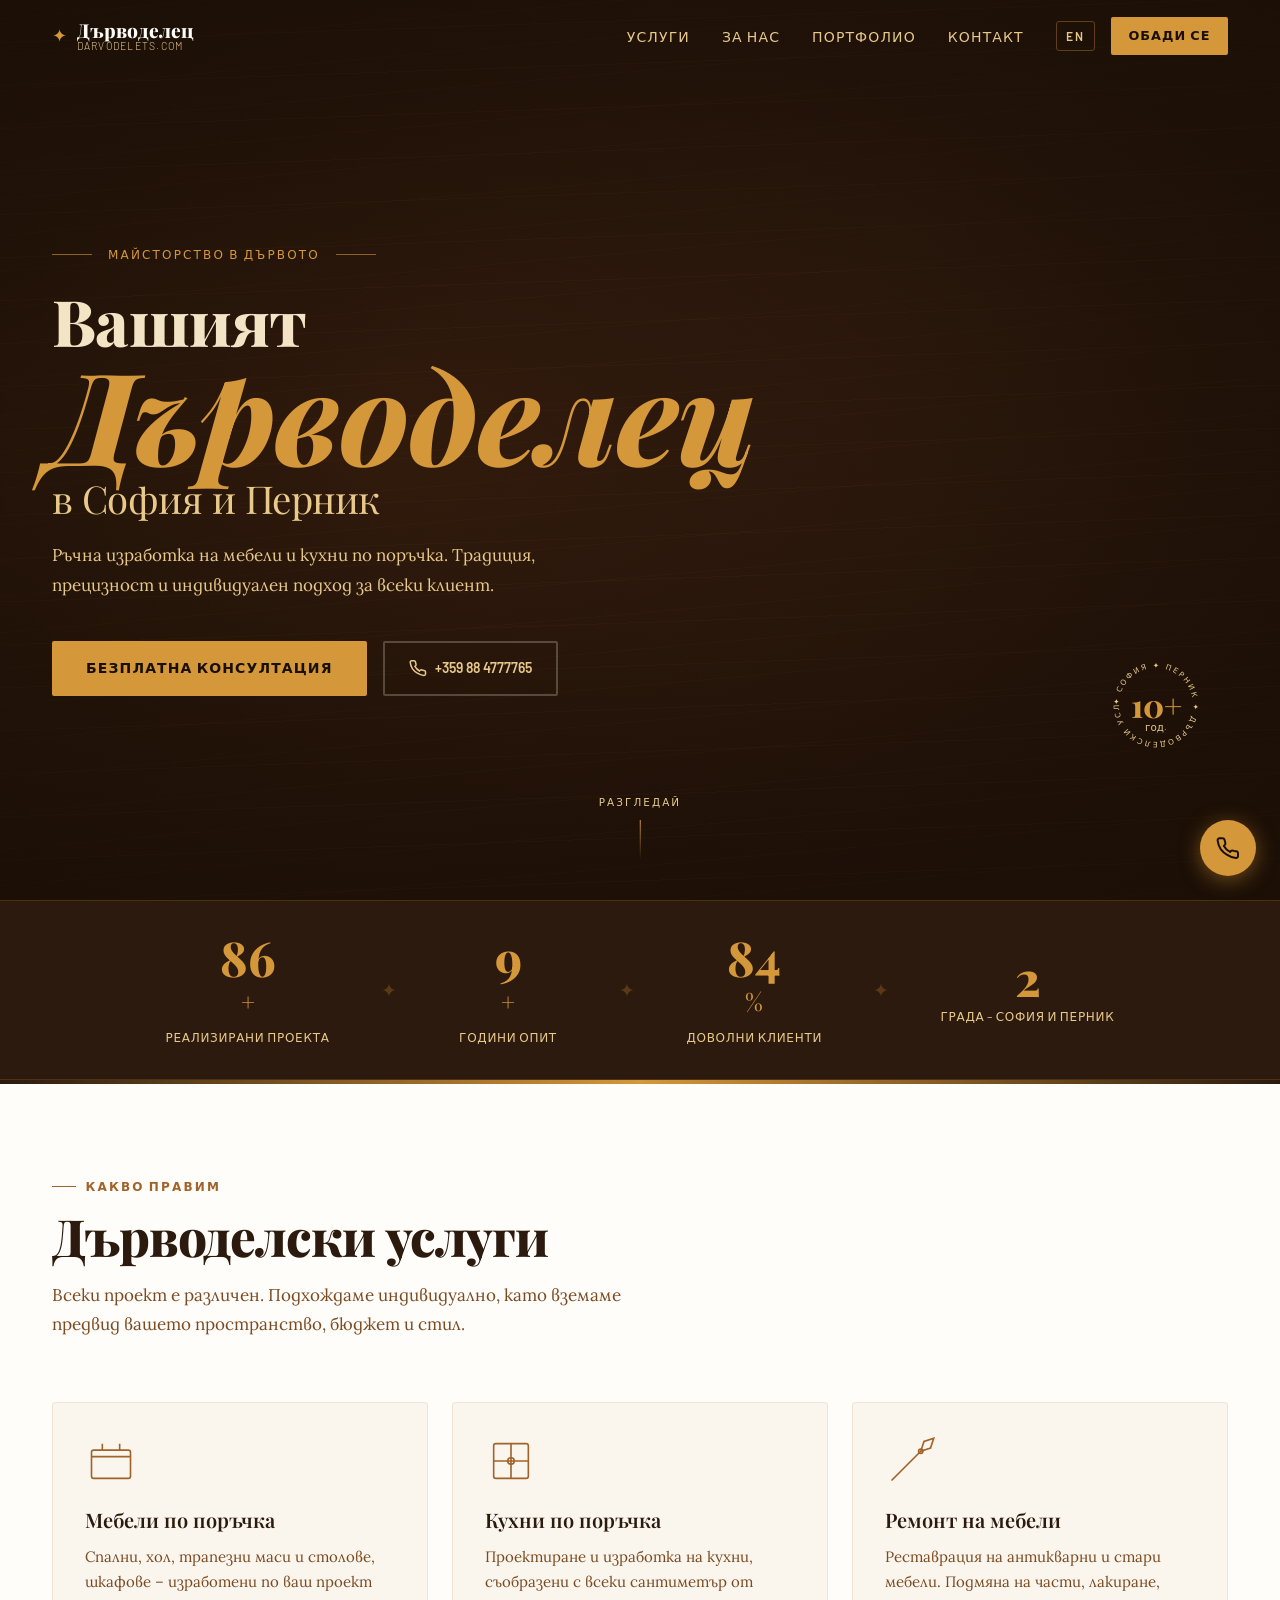
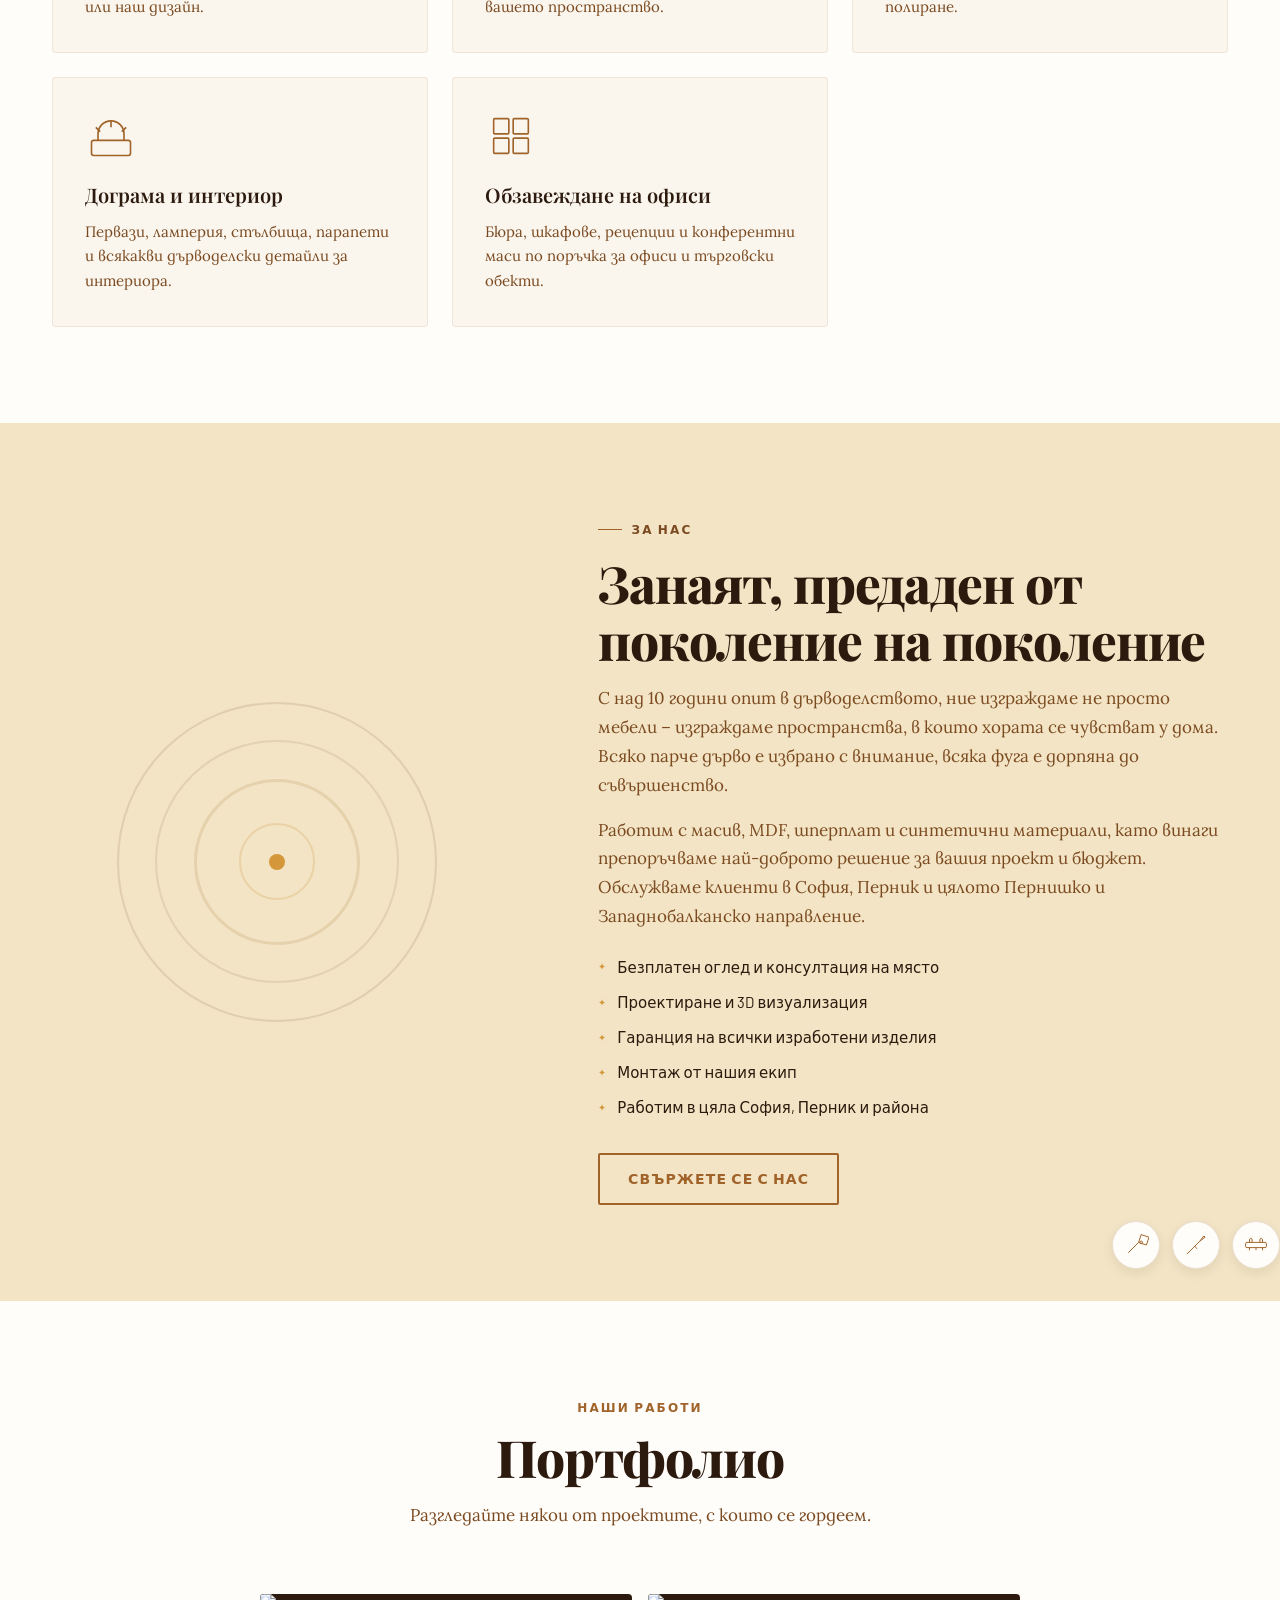
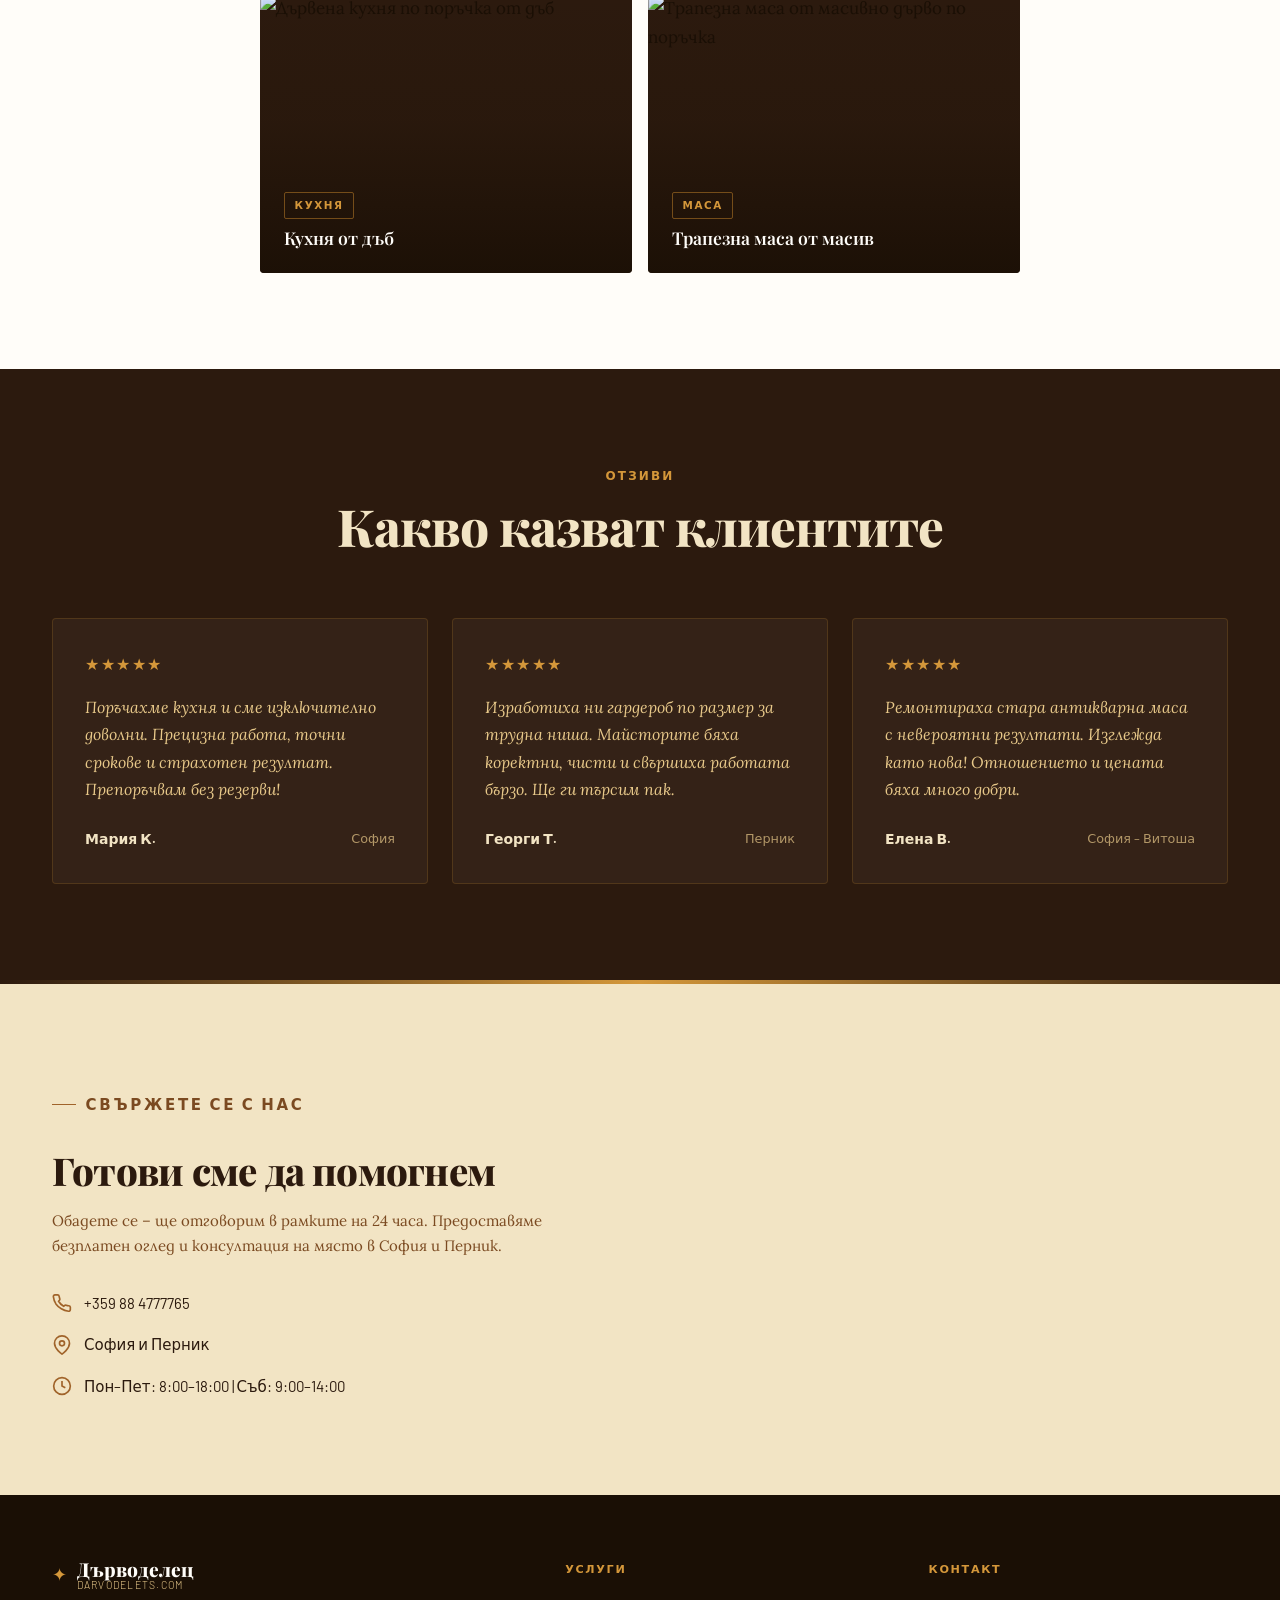
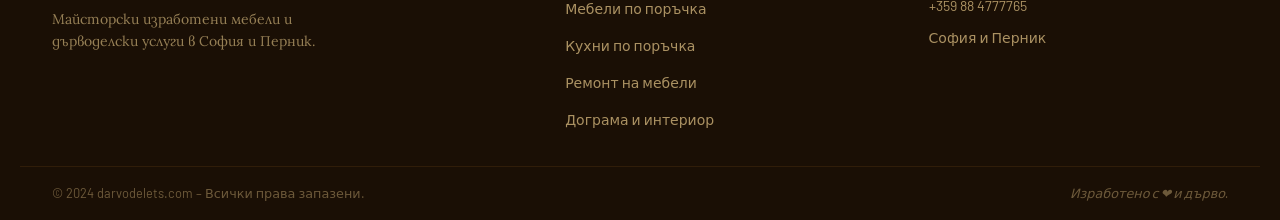
==== index.html @ 3ed56383 "First version." ====
<!DOCTYPE html>
<html lang="bg" dir="ltr">
<head>
  <meta charset="UTF-8" />
  <meta name="viewport" content="width=device-width, initial-scale=1.0" />
  <meta http-equiv="X-UA-Compatible" content="IE=edge" />

  <!-- Primary SEO -->
  <title>Дърводелец София | Мебели по поръчка, ремонт, дограма – darvodelets.com</title>
  <meta name="description" content="Професионален дърводелец в София и Перник. Мебели по поръчка, кухни, ремонт и дограма. Обадете се: +359 88 4777765." />
  <meta name="keywords" content="дърводелец, дърводелец София, мебели по поръчка, кухни по поръчка, дограма, ремонт мебели, столар, дърводелски услуги, Перник, carpenter Sofia, custom furniture Bulgaria" />
  <meta name="author" content="Дърводелец – darvodelets.com" />
  <meta name="robots" content="index, follow" />
  <meta name="theme-color" content="#2C1A0E" />
  <link rel="canonical" href="https://darvodelets.com/" />

  <!-- Open Graph -->
  <meta property="og:type" content="website" />
  <meta property="og:url" content="https://darvodelets.com/" />
  <meta property="og:title" content="Дърводелец – Мебели по поръчка, София и Перник" />
  <meta property="og:description" content="Ръчна изработка на мебели и кухни по поръчка. Традиция и прецизност. Обслужваме София, Перник и районa." />
  <meta property="og:image" content="https://darvodelets.com/og-image.jpg" />
  <meta property="og:locale" content="bg_BG" />
  <meta property="og:locale:alternate" content="en_US" />
  <meta property="og:site_name" content="darvodelets.com" />

  <!-- Twitter Card -->
  <meta name="twitter:card" content="summary_large_image" />
  <meta name="twitter:title" content="Дърводелец – Мебели по поръчка, София и Перник" />
  <meta name="twitter:description" content="Ръчна изработка на мебели и кухни по поръчка. Традиция и прецизност." />
  <meta name="twitter:image" content="https://darvodelets.com/og-image.jpg" />

  <!-- Hreflang -->
  <link rel="alternate" hreflang="bg" href="https://darvodelets.com/" />
  <link rel="alternate" hreflang="en" href="https://darvodelets.com/?lang=en" />
  <link rel="alternate" hreflang="x-default" href="https://darvodelets.com/" />

  <!-- Fonts -->
  <link rel="preconnect" href="https://fonts.googleapis.com" />
  <link rel="preconnect" href="https://fonts.gstatic.com" crossorigin />
  <link href="https://fonts.googleapis.com/css2?family=Playfair+Display:ital,wght@0,400;0,600;0,800;1,400;1,600&family=Lora:ital,wght@0,400;0,500;0,600;1,400&family=Barlow:wght@300;400;500;600&display=swap" rel="stylesheet" />

  <!-- Structured Data – LocalBusiness -->
  <script type="application/ld+json">
  {
    "@context": "https://schema.org",
    "@type": "LocalBusiness",
    "@id": "https://darvodelets.com/#business",
    "name": "Дърводелец – darvodelets.com",
    "alternateName": "Carpenter Sofia",
    "description": "Професионален дърводелец в София и Перник. Мебели по поръчка, кухни, ремонт и дограма.",
    "url": "https://darvodelets.com",
    "telephone": "+359884777765",
    "image": "https://darvodelets.com/og-image.jpg",
    "logo": "https://darvodelets.com/og-image.jpg",
    "priceRange": "$$",
    "currenciesAccepted": "BGN",
    "paymentAccepted": "Cash, Bank Transfer",
    "address": {
      "@type": "PostalAddress",
      "addressLocality": "София",
      "addressRegion": "Sofia",
      "addressCountry": "BG"
    },
    "areaServed": [
      { "@type": "City", "name": "София" },
      { "@type": "City", "name": "Перник" }
    ],
    "openingHoursSpecification": [
      {
        "@type": "OpeningHoursSpecification",
        "dayOfWeek": ["Monday","Tuesday","Wednesday","Thursday","Friday"],
        "opens": "08:00",
        "closes": "18:00"
      },
      {
        "@type": "OpeningHoursSpecification",
        "dayOfWeek": "Saturday",
        "opens": "09:00",
        "closes": "14:00"
      }
    ],
    "hasOfferCatalog": {
      "@type": "OfferCatalog",
      "name": "Дърводелски услуги",
      "itemListElement": [
        { "@type": "Offer", "itemOffered": { "@type": "Service", "name": "Мебели по поръчка" } },
        { "@type": "Offer", "itemOffered": { "@type": "Service", "name": "Кухни по поръчка" } },
        { "@type": "Offer", "itemOffered": { "@type": "Service", "name": "Ремонт на мебели" } },
        { "@type": "Offer", "itemOffered": { "@type": "Service", "name": "Дограма" } },
        { "@type": "Offer", "itemOffered": { "@type": "Service", "name": "Обзавеждане на офиси" } }
      ]
    },
    "sameAs": []
  }
  </script>

  <!-- Structured Data – Breadcrumb -->
  <script type="application/ld+json">
  {
    "@context": "https://schema.org",
    "@type": "BreadcrumbList",
    "itemListElement": [
      { "@type": "ListItem", "position": 1, "name": "Начало", "item": "https://darvodelets.com/" }
    ]
  }
  </script>

  <link rel="stylesheet" href="style.css" />
</head>
<body>

  <!-- ═══════════════════ HEADER ═══════════════════ -->
  <header class="site-header" id="top">
    <div class="header-inner">
      <a href="#top" class="logo" aria-label="darvodelets.com – начало">
        <span class="logo-mark">✦</span>
        <span class="logo-text">
          <span class="logo-primary" data-bg="Дърводелец" data-en="Carpenter">Дърводелец</span>
          <span class="logo-sub">darvodelets.com</span>
        </span>
      </a>
      <nav class="main-nav" aria-label="Главна навигация">
        <ul>
          <li><a href="#services" data-bg="Услуги" data-en="Services">Услуги</a></li>
          <li><a href="#about" data-bg="За нас" data-en="About">За нас</a></li>
          <li><a href="#works" data-bg="Портфолио" data-en="Portfolio">Портфолио</a></li>
          <li><a href="#contact" data-bg="Контакт" data-en="Contact">Контакт</a></li>
        </ul>
      </nav>
      <div class="header-actions">
        <button class="lang-toggle" id="langToggle" aria-label="Switch language">
          <span class="lang-option" id="langLabel">EN</span>
        </button>
        <a href="tel:+359884777765" class="cta-header" aria-label="Обадете се">
          <span data-bg="Обади се" data-en="Call us">Обади се</span>
        </a>
        <button class="nav-burger" id="navBurger" aria-label="Меню" aria-expanded="false">
          <span></span><span></span><span></span>
        </button>
      </div>
    </div>
  </header>

  <!-- ═══════════════════ HERO ═══════════════════ -->
  <section class="hero" id="hero" aria-label="Hero секция">
    <div class="hero-bg-layer" aria-hidden="true">
      <div class="wood-grain wood-grain-1"></div>
      <div class="wood-grain wood-grain-2"></div>
      <div class="hero-vignette"></div>
    </div>

    <div class="hero-content">
      <p class="hero-eyebrow">
        <span class="eyebrow-line"></span>
        <span data-bg="Майсторство в дървото" data-en="Mastery in Wood">Майсторство в дървото</span>
        <span class="eyebrow-line"></span>
      </p>
      <h1 class="hero-title">
        <span class="line line-1" data-bg="Вашият" data-en="Your">Вашият</span>
        <span class="line line-2">
          <em data-bg="Дърводелец" data-en="Carpenter">Дърводелец</em>
        </span>
        <span class="line line-3" data-bg="в София и Перник" data-en="in Sofia &amp; Pernik">в София и Перник</span>
      </h1>
      <p class="hero-desc" data-bg="Ръчна изработка на мебели и кухни по поръчка. Традиция, прецизност и индивидуален подход за всеки клиент." data-en="Handcrafted furniture and kitchens made to order. Tradition, precision and a personal approach for every client.">
        Ръчна изработка на мебели и кухни по поръчка. Традиция, прецизност и индивидуален подход за всеки клиент.
      </p>
      <div class="hero-actions">
        <a href="#contact" class="btn-primary">
          <span data-bg="Безплатна консултация" data-en="Free Consultation">Безплатна консултация</span>
        </a>
        <a href="tel:+359884777765" class="btn-phone">
          <svg width="18" height="18" viewBox="0 0 24 24" fill="none" stroke="currentColor" stroke-width="2" aria-hidden="true"><path d="M22 16.92v3a2 2 0 0 1-2.18 2 19.79 19.79 0 0 1-8.63-3.07A19.5 19.5 0 0 1 4.69 13.1a19.79 19.79 0 0 1-3.07-8.67A2 2 0 0 1 3.6 2.23h3a2 2 0 0 1 2 1.72c.127.96.361 1.903.7 2.81a2 2 0 0 1-.45 2.11L7.91 9.91a16 16 0 0 0 6.08 6.08l.94-.94a2 2 0 0 1 2.11-.45c.907.339 1.85.573 2.81.7A2 2 0 0 1 22 16.92z"></path></svg>
          +359 88 4777765
        </a>
      </div>
    </div>

    <div class="hero-scroll-hint" aria-hidden="true">
      <span data-bg="Разгледай" data-en="Explore">Разгледай</span>
      <div class="scroll-arrow"></div>
    </div>

    <div class="hero-badge" aria-hidden="true">
      <svg viewBox="0 0 120 120" class="badge-ring">
        <defs>
          <path id="badgePath" d="M 60,60 m -37,0 a 37,37 0 1,1 74,0 a 37,37 0 1,1 -74,0"/>
        </defs>
        <text class="badge-text">
          <textPath href="#badgePath" startOffset="0%">✦ СОФИЯ ✦ ПЕРНИК ✦ ДЪРВОДЕЛСКИ УСЛУГИ ✦</textPath>
        </text>
      </svg>
      <span class="badge-center">10+</span>
      <span class="badge-sub" data-bg="год." data-en="yrs">год.</span>
    </div>
  </section>

  <!-- ═══════════════════ STATS ═══════════════════ -->
  <section class="stats-band" aria-label="Статистика">
    <div class="stats-inner">
      <div class="stat-item">
        <span class="stat-num" data-target="100">0</span><span class="stat-plus">+</span>
        <span class="stat-label" data-bg="Реализирани проекта" data-en="Completed Projects">Реализирани проекта</span>
      </div>
      <div class="stat-divider" aria-hidden="true">✦</div>
      <div class="stat-item">
        <span class="stat-num" data-target="10">0</span><span class="stat-plus">+</span>
        <span class="stat-label" data-bg="Години опит" data-en="Years Experience">Години опит</span>
      </div>
      <div class="stat-divider" aria-hidden="true">✦</div>
      <div class="stat-item">
        <span class="stat-num" data-target="98">0</span><span class="stat-plus">%</span>
        <span class="stat-label" data-bg="Доволни клиенти" data-en="Happy Clients">Доволни клиенти</span>
      </div>
      <div class="stat-divider" aria-hidden="true">✦</div>
      <div class="stat-item">
        <span class="stat-num" data-target="2">0</span>
        <span class="stat-label" data-bg="Града – София и Перник" data-en="Cities – Sofia &amp; Pernik">Града – София и Перник</span>
      </div>
    </div>
  </section>

  <!-- ═══════════════════ SERVICES ═══════════════════ -->
  <section class="services-section" id="services" aria-labelledby="services-heading">
    <div class="section-inner">
      <div class="section-header">
        <p class="section-tag" data-bg="Какво правим" data-en="What We Do">Какво правим</p>
        <h2 id="services-heading" data-bg="Дърводелски услуги" data-en="Carpentry Services">Дърводелски услуги</h2>
        <p class="section-subtitle" data-bg="Всеки проект е различен. Подхождаме индивидуално, като вземаме предвид вашето пространство, бюджет и стил." data-en="Every project is unique. We approach each one individually, taking your space, budget and style into account.">
          Всеки проект е различен. Подхождаме индивидуално, като вземаме предвид вашето пространство, бюджет и стил.
        </p>
      </div>

      <div class="services-grid">
        <article class="service-card" itemscope itemtype="https://schema.org/Service">
          <div class="service-icon" aria-hidden="true">
            <svg viewBox="0 0 48 48" fill="none" stroke="currentColor" stroke-width="1.5"><rect x="6" y="14" width="36" height="26" rx="2"/><path d="M6 20h36M16 14V8M32 14V8"/></svg>
          </div>
          <h3 itemprop="name" data-bg="Мебели по поръчка" data-en="Custom Furniture">Мебели по поръчка</h3>
          <p itemprop="description" data-bg="Спални, хол, трапезни маси и столове, шкафове – изработени по ваш проект или наш дизайн." data-en="Bedrooms, living rooms, dining tables and chairs, wardrobes — built to your design or ours.">Спални, хол, трапезни маси и столове, шкафове – изработени по ваш проект или наш дизайн.</p>
        </article>

        <article class="service-card" itemscope itemtype="https://schema.org/Service">
          <div class="service-icon" aria-hidden="true">
            <svg viewBox="0 0 48 48" fill="none" stroke="currentColor" stroke-width="1.5"><rect x="8" y="8" width="32" height="32" rx="2"/><path d="M8 24h32M24 8v32"/><circle cx="24" cy="24" r="3"/></svg>
          </div>
          <h3 itemprop="name" data-bg="Кухни по поръчка" data-en="Custom Kitchens">Кухни по поръчка</h3>
          <p itemprop="description" data-bg="Проектиране и изработка на кухни, съобразени с всеки сантиметър от вашето пространство." data-en="Design and manufacture of kitchens tailored to every centimetre of your space.">Проектиране и изработка на кухни, съобразени с всеки сантиметър от вашето пространство.</p>
        </article>

        <article class="service-card" itemscope itemtype="https://schema.org/Service">
          <div class="service-icon" aria-hidden="true">
            <svg viewBox="0 0 48 48" fill="none" stroke="currentColor" stroke-width="1.5"><path d="M6 42l9-9M15 33l18-18M33 15l3-9 9-3-3 9-9 3zM21 27l-6 6"/><circle cx="33" cy="15" r="2"/></svg>
          </div>
          <h3 itemprop="name" data-bg="Ремонт на мебели" data-en="Furniture Repair">Ремонт на мебели</h3>
          <p itemprop="description" data-bg="Реставрация на антикварни и стари мебели. Подмяна на части, лакиране, полиране." data-en="Restoration of antique and old furniture. Parts replacement, lacquering, polishing.">Реставрация на антикварни и стари мебели. Подмяна на части, лакиране, полиране.</p>
        </article>

        <article class="service-card" itemscope itemtype="https://schema.org/Service">
          <div class="service-icon" aria-hidden="true">
            <svg viewBox="0 0 48 48" fill="none" stroke="currentColor" stroke-width="1.5"><rect x="6" y="28" width="36" height="14" rx="2"/><path d="M12 28v-6a12 12 0 0 1 24 0v6"/><path d="M24 16v-6M14 20l-4-4M34 20l4-4"/></svg>
          </div>
          <h3 itemprop="name" data-bg="Дограма и интериор" data-en="Joinery &amp; Interiors">Дограма и интериор</h3>
          <p itemprop="description" data-bg="Первази, ламперия, стълбища, парапети и всякакви дърводелски детайли за интериора." data-en="Skirting boards, panelling, staircases, railings and all carpentry details for interiors.">Първази, ламперия, стълбища, парапети и всякакви дърводелски детайли за интериора.</p>
        </article>

        <article class="service-card" itemscope itemtype="https://schema.org/Service">
          <div class="service-icon" aria-hidden="true">
            <svg viewBox="0 0 48 48" fill="none" stroke="currentColor" stroke-width="1.5"><rect x="8" y="8" width="14" height="14" rx="1"/><rect x="26" y="8" width="14" height="14" rx="1"/><rect x="8" y="26" width="14" height="14" rx="1"/><rect x="26" y="26" width="14" height="14" rx="1"/></svg>
          </div>
          <h3 itemprop="name" data-bg="Обзавеждане на офиси" data-en="Office Furnishing">Обзавеждане на офиси</h3>
          <p itemprop="description" data-bg="Бюра, шкафове, рецепции и конферентни маси по поръчка за офиси и търговски обекти." data-en="Desks, cabinets, reception counters and conference tables made to order for offices and commercial spaces.">Бюра, шкафове, рецепции и конферентни маси по поръчка за офиси и търговски обекти.</p>
        </article>
      </div>
    </div>
  </section>

  <!-- ═══════════════════ ABOUT ═══════════════════ -->
  <section class="about-section" id="about" aria-labelledby="about-heading">
    <div class="about-inner">
      <div class="about-visual" aria-hidden="true">
        <div class="about-wood-block">
          <div class="wood-ring wood-ring-1"></div>
          <div class="wood-ring wood-ring-2"></div>
          <div class="wood-ring wood-ring-3"></div>
          <div class="wood-ring wood-ring-4"></div>
          <div class="wood-ring wood-ring-5"></div>
          <div class="wood-center-dot"></div>
        </div>
        <div class="about-tools">
          <div class="tool-icon">
            <svg viewBox="0 0 40 40" fill="none" stroke="currentColor" stroke-width="1.5"><path d="M8 32l16-16M24 16l4-12 12 4-4 12-12-4z"/><circle cx="28" cy="16" r="2"/></svg>
          </div>
          <div class="tool-icon">
            <svg viewBox="0 0 40 40" fill="none" stroke="currentColor" stroke-width="1.5"><path d="M6 34l20-20M26 14l6-8 2 2-8 6"/><path d="M18 22l4 4"/></svg>
          </div>
          <div class="tool-icon">
            <svg viewBox="0 0 40 40" fill="none" stroke="currentColor" stroke-width="1.5"><rect x="4" y="16" width="32" height="8" rx="2"/><path d="M10 16v-4a2 2 0 0 1 4 0v4M26 16v-4a2 2 0 0 1 4 0v4M10 24v4M20 24v4M30 24v4"/></svg>
          </div>
        </div>
      </div>

      <div class="about-text">
        <p class="section-tag" data-bg="За нас" data-en="About Us">За нас</p>
        <h2 id="about-heading" data-bg="Занаят, предаден от поколение на поколение" data-en="A craft passed down through generations">Занаят, предаден от поколение на поколение</h2>
        <p data-bg="С над 10 години опит в дърводелството, ние изграждаме не просто мебели – изграждаме пространства, в които хората се чувстват у дома. Всяко парче дърво е избрано с внимание, всяка фуга е дорпяна до съвършенство." data-en="With over 10 years of experience in carpentry, we build not just furniture — we build spaces where people feel at home. Every piece of wood is carefully selected, every joint finished to perfection.">
          С над 10 години опит в дърводелството, ние изграждаме не просто мебели – изграждаме пространства, в които хората се чувстват у дома. Всяко парче дърво е избрано с внимание, всяка фуга е дорпяна до съвършенство.
        </p>
        <p data-bg="Работим с масив, MDF, шперплат и синтетични материали, като винаги препоръчваме най-доброто решение за вашия проект и бюджет. Обслужваме клиенти в София, Перник и цялото Пернишко и Западнобалканско направление." data-en="We work with solid wood, MDF, plywood and composite materials, always recommending the best solution for your project and budget. We serve clients in Sofia, Pernik and the wider Western Bulgaria region.">
          Работим с масив, MDF, шперплат и синтетични материали, като винаги препоръчваме най-доброто решение за вашия проект и бюджет. Обслужваме клиенти в София, Перник и цялото Пернишко и Западнобалканско направление.
        </p>
        <ul class="about-list">
          <li data-bg="Безплатен оглед и консултация на място" data-en="Free on-site inspection and consultation">Безплатен оглед и консултация на място</li>
          <li data-bg="Проектиране и 3D визуализация" data-en="Design and 3D visualisation">Проектиране и 3D визуализация</li>
          <li data-bg="Гаранция на всички изработени изделия" data-en="Warranty on all manufactured items">Гаранция на всички изработени изделия</li>
          <li data-bg="Монтаж от нашия екип" data-en="Installation by our team">Монтаж от нашия екип</li>
          <li data-bg="Работим в цяла София, Перник и района" data-en="We work throughout Sofia, Pernik and the region">Работим в цяла София, Перник и района</li>
        </ul>
        <a href="#contact" class="btn-secondary" data-bg="Свържете се с нас" data-en="Get in Touch">Свържете се с нас</a>
      </div>
    </div>
  </section>

  <!-- ═══════════════════ PORTFOLIO / WORKS ═══════════════════ -->
  <section class="works-section" id="works" aria-labelledby="works-heading">
    <div class="section-inner">
      <div class="section-header section-header--center">
        <p class="section-tag" data-bg="Наши работи" data-en="Our Work">Наши работи</p>
        <h2 id="works-heading" data-bg="Портфолио" data-en="Portfolio">Портфолио</h2>
        <p class="section-subtitle" data-bg="Разгледайте някои от проектите, с които се гордеем." data-en="Browse some of the projects we're proud of.">Разгледайте някои от проектите, с които се гордеем.</p>
      </div>

      <div class="works-grid works-grid--small">
        <figure class="work-card">
          <div class="work-img">
            <img src="https://images.unsplash.com/photo-1556909114-f6e7ad7d3136?w=700&q=80&fit=crop"
                 alt="Дървена кухня по поръчка от дъб" loading="lazy" />
            <div class="work-overlay">
              <span class="work-cat" data-bg="Кухня" data-en="Kitchen">Кухня</span>
              <p class="work-title" data-bg="Кухня от дъб" data-en="Oak Kitchen">Кухня от дъб</p>
            </div>
          </div>
        </figure>
        <figure class="work-card">
          <div class="work-img">
            <img src="https://images.unsplash.com/photo-1530018607912-eff2daa1bac4?w=700&q=80&fit=crop"
                 alt="Трапезна маса от масивно дърво по поръчка" loading="lazy" />
            <div class="work-overlay">
              <span class="work-cat" data-bg="Маса" data-en="Table">Маса</span>
              <p class="work-title" data-bg="Трапезна маса от масив" data-en="Solid Wood Dining Table">Трапезна маса от масив</p>
            </div>
          </div>
        </figure>
      </div>
    </div>
  </section>

  <!-- ═══════════════════ TESTIMONIALS ═══════════════════ -->
  <section class="testimonials-section" aria-labelledby="testimonials-heading">
    <div class="section-inner">
      <div class="section-header section-header--center">
        <p class="section-tag" data-bg="Отзиви" data-en="Reviews">Отзиви</p>
        <h2 id="testimonials-heading" data-bg="Какво казват клиентите" data-en="What Clients Say">Какво казват клиентите</h2>
      </div>
      <div class="testimonials-grid">
        <blockquote class="testimonial-card" itemscope itemtype="https://schema.org/Review">
          <div class="stars" aria-label="5 от 5 звезди">★★★★★</div>
          <p itemprop="reviewBody" data-bg="Поръчахме кухня и сме изключително доволни. Прецизна работа, точни срокове и страхотен резултат. Препоръчвам без резерви!" data-en="We ordered a kitchen and are absolutely delighted. Precise work, on time, and a wonderful result. Highly recommended!">Поръчахме кухня и сме изключително доволни. Прецизна работа, точни срокове и страхотен резултат. Препоръчвам без резерви!</p>
          <footer>
            <cite itemprop="author" itemscope itemtype="https://schema.org/Person"><span itemprop="name">Мария К.</span></cite>
            <span class="testimonial-location" data-bg="София" data-en="Sofia">София</span>
          </footer>
        </blockquote>
        <blockquote class="testimonial-card" itemscope itemtype="https://schema.org/Review">
          <div class="stars" aria-label="5 от 5 звезди">★★★★★</div>
          <p itemprop="reviewBody" data-bg="Изработиха ни гардероб по размер за трудна ниша. Майсторите бяха коректни, чисти и свършиха работата бързо. Ще ги търсим пак." data-en="They built a wardrobe to fit a tricky alcove. The craftsmen were professional, tidy and finished quickly. We'll use them again.">Изработиха ни гардероб по размер за трудна ниша. Майсторите бяха коректни, чисти и свършиха работата бързо. Ще ги търсим пак.</p>
          <footer>
            <cite itemprop="author" itemscope itemtype="https://schema.org/Person"><span itemprop="name">Георги Т.</span></cite>
            <span class="testimonial-location" data-bg="Перник" data-en="Pernik">Перник</span>
          </footer>
        </blockquote>
        <blockquote class="testimonial-card" itemscope itemtype="https://schema.org/Review">
          <div class="stars" aria-label="5 от 5 звезди">★★★★★</div>
          <p itemprop="reviewBody" data-bg="Ремонтираха стара антикварна маса с невероятни резултати. Изглежда като нова! Отношението и цената бяха много добри." data-en="They restored an antique table with incredible results. It looks brand new! The service and price were excellent.">Ремонтираха стара антикварна маса с невероятни резултати. Изглежда като нова! Отношението и цената бяха много добри.</p>
          <footer>
            <cite itemprop="author" itemscope itemtype="https://schema.org/Person"><span itemprop="name">Елена В.</span></cite>
            <span class="testimonial-location" data-bg="София – Витоша" data-en="Sofia – Vitosha">София – Витоша</span>
          </footer>
        </blockquote>
      </div>
    </div>
  </section>

  <!-- ═══════════════════ CONTACT ═══════════════════ -->
  <section class="contact-section" id="contact" aria-labelledby="contact-heading">
    <div class="contact-inner">
      <div class="contact-info">
        <p class="section-tag" data-bg="Свържете се с нас" data-en="Get in Touch">Свържете се с нас</p>
        <h2 id="contact-heading" data-bg="Готови сме да помогнем" data-en="Ready to Help">Готови сме да помогнем</h2>
        <p data-bg="Обадете се – ще отговорим в рамките на 24 часа. Предоставяме безплатен оглед и консултация на място в София и Перник." data-en="Call us — we'll respond within 24 hours. We provide a free on-site inspection and consultation in Sofia and Pernik.">
          Обадете се – ще отговорим в рамките на 24 часа. Предоставяме безплатен оглед и консултация на място в София и Перник.
        </p>
        <ul class="contact-details">
          <li>
            <svg width="20" height="20" viewBox="0 0 24 24" fill="none" stroke="currentColor" stroke-width="2" aria-hidden="true"><path d="M22 16.92v3a2 2 0 0 1-2.18 2 19.79 19.79 0 0 1-8.63-3.07A19.5 19.5 0 0 1 4.69 13.1a19.79 19.79 0 0 1-3.07-8.67A2 2 0 0 1 3.6 2.23h3a2 2 0 0 1 2 1.72c.127.96.361 1.903.7 2.81a2 2 0 0 1-.45 2.11L7.91 9.91a16 16 0 0 0 6.08 6.08l.94-.94a2 2 0 0 1 2.11-.45c.907.339 1.85.573 2.81.7A2 2 0 0 1 22 16.92z"></path></svg>
            <a href="tel:+359884777765">+359 88 4777765</a>
          </li>
          <li>
            <svg width="20" height="20" viewBox="0 0 24 24" fill="none" stroke="currentColor" stroke-width="2" aria-hidden="true"><path d="M21 10c0 7-9 13-9 13s-9-6-9-13a9 9 0 0 1 18 0z"></path><circle cx="12" cy="10" r="3"></circle></svg>
            <span data-bg="София и Перник" data-en="Sofia and Pernik">София и Перник</span>
          </li>
          <li>
            <svg width="20" height="20" viewBox="0 0 24 24" fill="none" stroke="currentColor" stroke-width="2" aria-hidden="true"><circle cx="12" cy="12" r="10"></circle><polyline points="12 6 12 12 16 14"></polyline></svg>
            <span data-bg="Пон–Пет: 8:00–18:00 | Съб: 9:00–14:00" data-en="Mon–Fri: 8:00–18:00 | Sat: 9:00–14:00">Пон–Пет: 8:00–18:00 | Съб: 9:00–14:00</span>
          </li>
        </ul>
      </div>
    </div>
  </section>

  <!-- ═══════════════════ FOOTER ═══════════════════ -->
  <footer class="site-footer" aria-label="Footer">
    <div class="footer-inner">
      <div class="footer-brand">
        <a href="#top" class="logo">
          <span class="logo-mark">✦</span>
          <span class="logo-text">
            <span class="logo-primary" data-bg="Дърводелец" data-en="Carpenter">Дърводелец</span>
            <span class="logo-sub">darvodelets.com</span>
          </span>
        </a>
        <p data-bg="Майсторски изработени мебели и дърводелски услуги в София и Перник." data-en="Masterfully crafted furniture and carpentry services in Sofia and Pernik.">Майсторски изработени мебели и дърводелски услуги в София и Перник.</p>
      </div>
      <nav class="footer-nav" aria-label="Footer навигация">
        <h3 data-bg="Услуги" data-en="Services">Услуги</h3>
        <ul>
          <li><a href="#services" data-bg="Мебели по поръчка" data-en="Custom Furniture">Мебели по поръчка</a></li>
          <li><a href="#services" data-bg="Кухни по поръчка" data-en="Custom Kitchens">Кухни по поръчка</a></li>
          <li><a href="#services" data-bg="Ремонт на мебели" data-en="Furniture Repair">Ремонт на мебели</a></li>
          <li><a href="#services" data-bg="Дограма и интериор" data-en="Joinery &amp; Interiors">Дограма и интериор</a></li>
        </ul>
      </nav>
      <div class="footer-contact">
        <h3 data-bg="Контакт" data-en="Contact">Контакт</h3>
        <ul>
          <li><a href="tel:+359884777765">+359 88 4777765</a></li>
          <li data-bg="София и Перник" data-en="Sofia and Pernik">София и Перник</li>
        </ul>
      </div>
    </div>
    <div class="footer-bottom">
      <p>
        <span data-bg="© 2024 darvodelets.com – Всички права запазени." data-en="© 2024 darvodelets.com – All rights reserved.">© 2024 darvodelets.com – Всички права запазени.</span>
      </p>
      <p class="footer-crafted" data-bg="Изработено с ❤ и дърво." data-en="Made with ❤ and wood.">Изработено с ❤ и дърво.</p>
    </div>
  </footer>

  <a href="tel:+359884777765" class="fab-phone" aria-label="Обадете се сега">
    <svg width="24" height="24" viewBox="0 0 24 24" fill="none" stroke="currentColor" stroke-width="2" aria-hidden="true"><path d="M22 16.92v3a2 2 0 0 1-2.18 2 19.79 19.79 0 0 1-8.63-3.07A19.5 19.5 0 0 1 4.69 13.1a19.79 19.79 0 0 1-3.07-8.67A2 2 0 0 1 3.6 2.23h3a2 2 0 0 1 2 1.72c.127.96.361 1.903.7 2.81a2 2 0 0 1-.45 2.11L7.91 9.91a16 16 0 0 0 6.08 6.08l.94-.94a2 2 0 0 1 2.11-.45c.907.339 1.85.573 2.81.7A2 2 0 0 1 22 16.92z"></path></svg>
  </a>

  <script src="script.js"></script>
</body>
</html>
---- style.css ----
/* ═══════════════════════════════════════════
   darvodelets.com — Stylesheet
   Aesthetic: Warm editorial / artisan wood
   ═══════════════════════════════════════════ */

/* ─── Reset & Variables ─── */
*, *::before, *::after { box-sizing: border-box; margin: 0; padding: 0; }

:root {
  /* Wood palette */
  --ink:        #1A0F05;
  --bark:       #2C1A0E;
  --mahogany:   #5C3317;
  --walnut:     #7B4A21;
  --oak:        #A0632A;
  --honey:      #C8852A;
  --amber:      #D4973A;
  --grain:      #E8C98A;
  --sawdust:    #F2E4C4;
  --cream:      #FAF6EE;
  --white:      #FFFDF9;

  /* Typography */
  --ff-display: 'Playfair Display', Georgia, serif;
  --ff-body:    'Lora', Georgia, serif;
  --ff-sans:    'Barlow', system-ui, sans-serif;

  /* Spacing */
  --space-xs:   0.5rem;
  --space-sm:   1rem;
  --space-md:   2rem;
  --space-lg:   4rem;
  --space-xl:   6rem;
  --space-2xl:  9rem;

  /* Layout */
  --max-w: 1240px;
  --header-h: 72px;

  /* Transitions */
  --ease: cubic-bezier(0.25, 0.1, 0.25, 1);
  --ease-out: cubic-bezier(0, 0, 0.2, 1);
  --dur: 0.35s;
}

html {
  scroll-behavior: smooth;
  font-size: 16px;
  -webkit-text-size-adjust: 100%;
}

body {
  background: var(--cream);
  color: var(--ink);
  font-family: var(--ff-body);
  font-size: 1.0625rem;
  line-height: 1.7;
  overflow-x: hidden;
}

img, svg { display: block; max-width: 100%; }
a { color: inherit; text-decoration: none; }
ul { list-style: none; }
button { border: none; background: none; cursor: pointer; font: inherit; }

/* ─── Scrollbar ─── */
::-webkit-scrollbar { width: 6px; }
::-webkit-scrollbar-track { background: var(--sawdust); }
::-webkit-scrollbar-thumb { background: var(--oak); border-radius: 3px; }

/* ─── Selection ─── */
::selection { background: var(--honey); color: var(--white); }

/* ─── Focus ─── */
:focus-visible {
  outline: 2px solid var(--honey);
  outline-offset: 3px;
  border-radius: 2px;
}


/* ════════════════════════════════════════
   HEADER
   ════════════════════════════════════════ */
.site-header {
  position: fixed;
  top: 0; left: 0; right: 0;
  z-index: 100;
  height: var(--header-h);
  transition: background var(--dur) var(--ease),
              box-shadow var(--dur) var(--ease);
}

.site-header.scrolled {
  background: rgba(26, 15, 5, 0.97);
  backdrop-filter: blur(12px);
  box-shadow: 0 2px 20px rgba(0,0,0,0.3);
}

.header-inner {
  max-width: var(--max-w);
  margin: 0 auto;
  padding: 0 var(--space-md);
  height: 100%;
  display: flex;
  align-items: center;
  gap: var(--space-md);
}

.logo {
  display: flex;
  align-items: center;
  gap: 0.6rem;
  flex-shrink: 0;
}

.logo-mark {
  color: var(--amber);
  font-size: 1.1rem;
  animation: spin-slow 20s linear infinite;
}

@keyframes spin-slow {
  from { transform: rotate(0deg); }
  to   { transform: rotate(360deg); }
}

.logo-text {
  display: flex;
  flex-direction: column;
  line-height: 1.1;
}

.logo-primary {
  font-family: var(--ff-display);
  font-weight: 800;
  font-size: 1.2rem;
  color: var(--white);
  letter-spacing: 0.01em;
}

.logo-sub {
  font-family: var(--ff-sans);
  font-size: 0.65rem;
  font-weight: 300;
  color: var(--grain);
  letter-spacing: 0.12em;
  text-transform: uppercase;
}

.main-nav {
  margin-left: auto;
}

.main-nav ul {
  display: flex;
  gap: var(--space-md);
}

.main-nav a {
  font-family: var(--ff-sans);
  font-size: 0.875rem;
  font-weight: 500;
  color: var(--grain);
  letter-spacing: 0.08em;
  text-transform: uppercase;
  position: relative;
  padding-bottom: 2px;
  transition: color var(--dur);
}

.main-nav a::after {
  content: '';
  position: absolute;
  bottom: 0; left: 0;
  width: 0; height: 1px;
  background: var(--amber);
  transition: width var(--dur) var(--ease-out);
}

.main-nav a:hover {
  color: var(--amber);
}
.main-nav a:hover::after { width: 100%; }

.header-actions {
  display: flex;
  align-items: center;
  gap: var(--space-sm);
}

.lang-toggle {
  font-family: var(--ff-sans);
  font-size: 0.75rem;
  font-weight: 600;
  letter-spacing: 0.12em;
  color: var(--grain);
  border: 1px solid rgba(200, 133, 42, 0.4);
  border-radius: 3px;
  padding: 0.25rem 0.6rem;
  transition: all var(--dur);
}

.lang-toggle:hover {
  color: var(--amber);
  border-color: var(--amber);
}

.cta-header {
  font-family: var(--ff-sans);
  font-size: 0.8rem;
  font-weight: 600;
  letter-spacing: 0.08em;
  text-transform: uppercase;
  color: var(--ink);
  background: var(--amber);
  padding: 0.5rem 1.1rem;
  border-radius: 2px;
  transition: background var(--dur), transform var(--dur);
}

.cta-header:hover {
  background: var(--honey);
  transform: translateY(-1px);
}

.nav-burger {
  display: none;
  flex-direction: column;
  gap: 5px;
  padding: 4px;
}

.nav-burger span {
  display: block;
  width: 22px;
  height: 2px;
  background: var(--grain);
  transition: all var(--dur);
  transform-origin: center;
}

.nav-burger.open span:nth-child(1) { transform: translateY(7px) rotate(45deg); }
.nav-burger.open span:nth-child(2) { opacity: 0; transform: scaleX(0); }
.nav-burger.open span:nth-child(3) { transform: translateY(-7px) rotate(-45deg); }


/* ════════════════════════════════════════
   HERO
   ════════════════════════════════════════ */
.hero {
  position: relative;
  min-height: 100svh;
  display: flex;
  align-items: center;
  overflow: hidden;
  background: var(--bark);
}

.hero-bg-layer {
  position: absolute;
  inset: 0;
  pointer-events: none;
}

/* Animated wood grain effect */
.wood-grain {
  position: absolute;
  inset: 0;
  background-image:
    repeating-linear-gradient(
      175deg,
      transparent 0px,
      transparent 18px,
      rgba(100, 60, 20, 0.08) 18px,
      rgba(100, 60, 20, 0.08) 19px,
      transparent 19px,
      transparent 36px
    ),
    repeating-linear-gradient(
      178deg,
      transparent 0px,
      transparent 42px,
      rgba(180, 120, 50, 0.05) 42px,
      rgba(180, 120, 50, 0.05) 43px
    );
}

.wood-grain-1 {
  background-color: #1E1008;
  animation: grain-drift 30s ease-in-out infinite alternate;
}

.wood-grain-2 {
  opacity: 0.5;
  background-image:
    radial-gradient(ellipse 120% 80% at 30% 50%, rgba(92, 51, 23, 0.6) 0%, transparent 70%),
    radial-gradient(ellipse 80% 120% at 70% 30%, rgba(44, 26, 14, 0.8) 0%, transparent 60%);
  animation: grain-drift 45s ease-in-out infinite alternate-reverse;
}

.hero-vignette {
  position: absolute;
  inset: 0;
  background: radial-gradient(ellipse at center, transparent 30%, rgba(26, 15, 5, 0.7) 100%);
}

@keyframes grain-drift {
  from { transform: translate(0, 0) scale(1); }
  to   { transform: translate(-20px, -10px) scale(1.03); }
}

.hero-content {
  position: relative;
  z-index: 2;
  max-width: var(--max-w);
  margin: 0 auto;
  padding: calc(var(--header-h) + var(--space-lg)) var(--space-md) var(--space-xl);
  width: 100%;
}

.hero-eyebrow {
  display: flex;
  align-items: center;
  gap: var(--space-sm);
  font-family: var(--ff-sans);
  font-size: 0.75rem;
  font-weight: 500;
  letter-spacing: 0.18em;
  text-transform: uppercase;
  color: var(--amber);
  margin-bottom: 1.5rem;
  opacity: 0;
  animation: fade-up 0.8s var(--ease-out) 0.2s forwards;
}

.eyebrow-line {
  flex: 0 0 40px;
  height: 1px;
  background: var(--amber);
  opacity: 0.6;
}

.hero-title {
  font-family: var(--ff-display);
  font-weight: 800;
  line-height: 1.0;
  letter-spacing: -0.02em;
  margin-bottom: 1.5rem;
}

.hero-title .line {
  display: block;
  color: var(--sawdust);
  opacity: 0;
}

.hero-title .line em {
  font-style: italic;
  color: var(--amber);
}

.hero-title .line-1 {
  font-size: clamp(2.5rem, 5vw, 4rem);
  animation: fade-up 0.8s var(--ease-out) 0.4s forwards;
}

.hero-title .line-2 {
  font-size: clamp(4rem, 10vw, 8rem);
  animation: fade-up 0.8s var(--ease-out) 0.55s forwards;
  line-height: 0.95;
}

.hero-title .line-3 {
  font-size: clamp(1.5rem, 3vw, 2.5rem);
  color: var(--grain);
  font-weight: 400;
  margin-top: 0.3rem;
  animation: fade-up 0.8s var(--ease-out) 0.7s forwards;
}

.hero-desc {
  max-width: 560px;
  color: var(--grain);
  font-size: 1.0625rem;
  line-height: 1.75;
  margin-bottom: 2.5rem;
  opacity: 0;
  animation: fade-up 0.8s var(--ease-out) 0.85s forwards;
}

.hero-actions {
  display: flex;
  flex-wrap: wrap;
  gap: var(--space-sm);
  opacity: 0;
  animation: fade-up 0.8s var(--ease-out) 1s forwards;
}

.btn-primary {
  display: inline-flex;
  align-items: center;
  gap: 0.5rem;
  font-family: var(--ff-sans);
  font-size: 0.875rem;
  font-weight: 600;
  letter-spacing: 0.08em;
  text-transform: uppercase;
  color: var(--ink);
  background: var(--amber);
  padding: 0.85rem 2rem;
  border-radius: 2px;
  border: 2px solid var(--amber);
  transition: all var(--dur);
}

.btn-primary:hover {
  background: var(--honey);
  border-color: var(--honey);
  transform: translateY(-2px);
  box-shadow: 0 8px 24px rgba(200, 133, 42, 0.35);
}

.btn-phone {
  display: inline-flex;
  align-items: center;
  gap: 0.5rem;
  font-family: var(--ff-sans);
  font-size: 0.875rem;
  font-weight: 600;
  color: var(--grain);
  padding: 0.85rem 1.5rem;
  border: 2px solid rgba(200, 200, 180, 0.3);
  border-radius: 2px;
  transition: all var(--dur);
}

.btn-phone:hover {
  color: var(--amber);
  border-color: var(--amber);
}

.btn-secondary {
  display: inline-flex;
  align-items: center;
  gap: 0.5rem;
  font-family: var(--ff-sans);
  font-size: 0.875rem;
  font-weight: 600;
  letter-spacing: 0.08em;
  text-transform: uppercase;
  color: var(--oak);
  padding: 0.75rem 1.75rem;
  border: 2px solid var(--oak);
  border-radius: 2px;
  transition: all var(--dur);
}

.btn-secondary:hover {
  color: var(--white);
  background: var(--oak);
  transform: translateY(-1px);
}

.hero-scroll-hint {
  position: absolute;
  bottom: 2.5rem;
  left: 50%;
  transform: translateX(-50%);
  display: flex;
  flex-direction: column;
  align-items: center;
  gap: 0.5rem;
  font-family: var(--ff-sans);
  font-size: 0.65rem;
  letter-spacing: 0.2em;
  text-transform: uppercase;
  color: var(--grain);
  opacity: 0.5;
  z-index: 2;
  animation: fade-in 1s var(--ease-out) 1.5s both;
}

.scroll-arrow {
  width: 1px;
  height: 40px;
  background: linear-gradient(to bottom, var(--amber), transparent);
  animation: scroll-pulse 2s ease-in-out infinite;
}

@keyframes scroll-pulse {
  0%, 100% { transform: scaleY(0.6); opacity: 0.4; }
  50%       { transform: scaleY(1);   opacity: 1; }
}

/* Hero badge */
.hero-badge {
  position: absolute;
  right: 5%;
  bottom: 15%;
  width: 120px;
  height: 120px;
  display: flex;
  align-items: center;
  justify-content: center;
  z-index: 2;
  opacity: 0;
  animation: fade-in 1s var(--ease-out) 1.2s forwards;
}

.badge-ring {
  position: absolute;
  inset: 0;
  animation: spin-slow 20s linear infinite;
}

.badge-text {
  font-family: var(--ff-sans);
  font-size: 7.5px;
  fill: var(--grain);
  letter-spacing: 2px;
  text-transform: uppercase;
}

.badge-center {
  font-family: var(--ff-display);
  font-size: 2rem;
  font-weight: 800;
  color: var(--amber);
  line-height: 1;
  position: relative;
  z-index: 1;
}

.badge-sub {
  font-family: var(--ff-sans);
  font-size: 0.65rem;
  color: var(--grain);
  position: absolute;
  bottom: 28px;
  left: 50%;
  transform: translateX(-50%);
  z-index: 1;
}

@keyframes fade-up {
  from { opacity: 0; transform: translateY(30px); }
  to   { opacity: 1; transform: translateY(0); }
}

@keyframes fade-in {
  from { opacity: 0; }
  to   { opacity: 1; }
}


/* ════════════════════════════════════════
   STATS BAND
   ════════════════════════════════════════ */
.stats-band {
  background: var(--bark);
  border-top: 1px solid rgba(200, 133, 42, 0.2);
  border-bottom: 1px solid rgba(200, 133, 42, 0.2);
  padding: var(--space-md) 0;
}

.stats-inner {
  max-width: var(--max-w);
  margin: 0 auto;
  padding: 0 var(--space-md);
  display: flex;
  align-items: center;
  justify-content: center;
  gap: clamp(1rem, 4vw, 4rem);
  flex-wrap: wrap;
}

.stat-item {
  display: flex;
  flex-direction: column;
  align-items: center;
  text-align: center;
  min-width: 120px;
}

.stat-num {
  font-family: var(--ff-display);
  font-size: clamp(2rem, 4vw, 3rem);
  font-weight: 800;
  color: var(--amber);
  line-height: 1;
}

.stat-plus {
  font-family: var(--ff-display);
  font-size: 1.5rem;
  color: var(--amber);
  vertical-align: super;
}

.stat-label {
  font-family: var(--ff-sans);
  font-size: 0.75rem;
  font-weight: 400;
  letter-spacing: 0.06em;
  color: var(--grain);
  margin-top: 0.3rem;
  text-transform: uppercase;
}

.stat-divider {
  color: rgba(200, 133, 42, 0.3);
  font-size: 1.2rem;
}


/* ════════════════════════════════════════
   SHARED SECTION STYLES
   ════════════════════════════════════════ */
.section-inner {
  max-width: var(--max-w);
  margin: 0 auto;
  padding: var(--space-xl) var(--space-md);
}

.section-header {
  max-width: 640px;
  margin-bottom: var(--space-lg);
}

.section-header--center {
  margin-left: auto;
  margin-right: auto;
  text-align: center;
}

.section-tag {
  font-family: var(--ff-sans);
  font-size: 0.75rem;
  font-weight: 600;
  letter-spacing: 0.18em;
  text-transform: uppercase;
  color: var(--oak);
  margin-bottom: 0.75rem;
  display: flex;
  align-items: center;
  gap: 0.6rem;
}

.section-tag::before {
  content: '';
  display: inline-block;
  width: 24px;
  height: 1px;
  background: var(--oak);
}

.section-header--center .section-tag {
  justify-content: center;
}

.section-header--center .section-tag::before { display: none; }

h2 {
  font-family: var(--ff-display);
  font-size: clamp(2rem, 4vw, 3.25rem);
  font-weight: 800;
  line-height: 1.1;
  letter-spacing: -0.02em;
  color: var(--bark);
  margin-bottom: 1rem;
}

.section-subtitle {
  font-size: 1.0625rem;
  color: var(--walnut);
  line-height: 1.7;
}


/* ════════════════════════════════════════
   SERVICES
   ════════════════════════════════════════ */
.services-section {
  background: var(--white);
  position: relative;
}

.services-section::before {
  content: '';
  position: absolute;
  top: 0; left: 0; right: 0;
  height: 4px;
  background: linear-gradient(90deg, var(--bark), var(--amber), var(--bark));
}

.services-grid {
  display: grid;
  grid-template-columns: repeat(auto-fit, minmax(300px, 1fr));
  gap: 1.5rem;
}

.service-card {
  background: var(--cream);
  border: 1px solid rgba(160, 99, 42, 0.12);
  border-radius: 4px;
  padding: 2rem;
  transition: all var(--dur) var(--ease);
  position: relative;
  overflow: hidden;
}

.service-card::before {
  content: '';
  position: absolute;
  bottom: 0; left: 0;
  width: 0; height: 3px;
  background: var(--amber);
  transition: width 0.4s var(--ease-out);
}

.service-card:hover {
  border-color: rgba(200, 133, 42, 0.25);
  transform: translateY(-4px);
  box-shadow: 0 12px 40px rgba(44, 26, 14, 0.12);
}

.service-card:hover::before { width: 100%; }

.service-icon {
  width: 52px;
  height: 52px;
  margin-bottom: 1.25rem;
  color: var(--oak);
}

.service-icon svg {
  width: 100%;
  height: 100%;
}

.service-card h3 {
  font-family: var(--ff-display);
  font-size: 1.25rem;
  font-weight: 600;
  color: var(--bark);
  margin-bottom: 0.75rem;
  line-height: 1.3;
}

.service-card p {
  font-size: 0.9375rem;
  color: var(--walnut);
  line-height: 1.65;
}


/* ════════════════════════════════════════
   ABOUT
   ════════════════════════════════════════ */
.about-section {
  background: var(--sawdust);
  position: relative;
  overflow: hidden;
}

.about-inner {
  max-width: var(--max-w);
  margin: 0 auto;
  padding: var(--space-xl) var(--space-md);
  display: grid;
  grid-template-columns: 1fr 1.4fr;
  gap: var(--space-xl);
  align-items: center;
}

/* Decorative wood-ring visual */
.about-wood-block {
  position: relative;
  width: min(320px, 90vw);
  aspect-ratio: 1;
  margin: 0 auto;
}

.wood-ring {
  position: absolute;
  inset: 0;
  border-radius: 50%;
  border-style: solid;
  border-color: transparent;
}

.wood-ring-1 {
  border-color: rgba(92, 51, 23, 0.12);
  border-width: 2px;
  inset: 0;
}
.wood-ring-2 {
  border-color: rgba(92, 51, 23, 0.10);
  border-width: 2px;
  inset: 12%;
}
.wood-ring-3 {
  border-color: rgba(160, 99, 42, 0.15);
  border-width: 3px;
  inset: 24%;
}
.wood-ring-4 {
  border-color: rgba(200, 133, 42, 0.2);
  border-width: 2px;
  inset: 38%;
}
.wood-ring-5 {
  border-color: rgba(200, 133, 42, 0.3);
  border-width: 2px;
  inset: 50%;
}

.wood-center-dot {
  position: absolute;
  top: 50%; left: 50%;
  transform: translate(-50%, -50%);
  width: 16px; height: 16px;
  border-radius: 50%;
  background: var(--amber);
}

.about-tools {
  position: absolute;
  bottom: 2rem; right: 0;
  display: flex;
  gap: 0.75rem;
}

.tool-icon {
  width: 48px; height: 48px;
  background: var(--white);
  border: 1px solid rgba(160, 99, 42, 0.2);
  border-radius: 50%;
  display: flex;
  align-items: center;
  justify-content: center;
  padding: 10px;
  color: var(--oak);
  box-shadow: 0 4px 12px rgba(44, 26, 14, 0.08);
}

.about-text h2 {
  margin-top: 0.5rem;
}

.about-text p {
  color: var(--walnut);
  margin-bottom: 1rem;
}

.about-list {
  margin: 1.5rem 0 2rem;
  display: flex;
  flex-direction: column;
  gap: 0.6rem;
}

.about-list li {
  display: flex;
  align-items: flex-start;
  gap: 0.7rem;
  font-family: var(--ff-sans);
  font-size: 0.9375rem;
  color: var(--bark);
}

.about-list li::before {
  content: '✦';
  color: var(--amber);
  font-size: 0.6rem;
  flex-shrink: 0;
  margin-top: 0.35em;
}


/* ════════════════════════════════════════
   PORTFOLIO / WORKS
   ════════════════════════════════════════ */
.works-section {
  background: var(--white);
}

.works-grid {
  display: grid;
  grid-template-columns: repeat(3, 1fr);
  grid-template-rows: auto auto;
  gap: 1rem;
}

.works-grid--small {
  grid-template-columns: repeat(2, 1fr);
  grid-template-rows: auto;
  max-width: 760px;
  margin-inline: auto;
}

.work-card--large {
  grid-column: span 2;
}

.work-card {
  border-radius: 4px;
  overflow: hidden;
  cursor: pointer;
}

.work-img {
  position: relative;
  aspect-ratio: 4/3;
  overflow: hidden;
  background: var(--bark);
}

.work-card--large .work-img {
  aspect-ratio: 16/9;
}

/* Portfolio images */
.work-img img {
  position: absolute;
  inset: 0;
  width: 100%;
  height: 100%;
  object-fit: cover;
  object-position: center;
  transition: transform 0.6s var(--ease);
  z-index: 0;
}

.work-card:hover .work-img img {
  transform: scale(1.05);
}

.work-overlay {
  position: absolute;
  inset: 0;
  z-index: 1;
  background: linear-gradient(to top, rgba(26, 15, 5, 0.88) 0%, rgba(26,15,5,0.15) 55%, transparent 100%);
  padding: 1.5rem;
  display: flex;
  flex-direction: column;
  justify-content: flex-end;
  opacity: 1;
  transition: background var(--dur);
}

.work-card:hover .work-overlay {
  background: linear-gradient(to top, rgba(26, 15, 5, 0.95) 0%, rgba(26,15,5,0.4) 60%, rgba(26,15,5,0.1) 100%);
}


.work-cat {
  display: inline-block;
  font-family: var(--ff-sans);
  font-size: 0.65rem;
  font-weight: 600;
  letter-spacing: 0.15em;
  text-transform: uppercase;
  color: var(--amber);
  border: 1px solid rgba(200, 133, 42, 0.5);
  padding: 0.2rem 0.6rem;
  border-radius: 2px;
  margin-bottom: 0.5rem;
  position: relative;
  z-index: 1;
  width: fit-content;
}

.work-title {
  font-family: var(--ff-display);
  font-size: 1.1rem;
  font-weight: 600;
  color: var(--white);
  line-height: 1.3;
  position: relative;
  z-index: 1;
}


/* ════════════════════════════════════════
   TESTIMONIALS
   ════════════════════════════════════════ */
.testimonials-section {
  background: var(--bark);
  position: relative;
}

.testimonials-section .section-tag { color: var(--amber); }
.testimonials-section .section-tag::before { background: var(--amber); }
.testimonials-section h2 { color: var(--sawdust); }

.testimonials-grid {
  display: grid;
  grid-template-columns: repeat(auto-fit, minmax(280px, 1fr));
  gap: 1.5rem;
}

.testimonial-card {
  background: rgba(255, 255, 255, 0.04);
  border: 1px solid rgba(200, 133, 42, 0.2);
  border-radius: 4px;
  padding: 2rem;
  transition: border-color var(--dur);
}

.testimonial-card:hover {
  border-color: rgba(200, 133, 42, 0.5);
}

.stars {
  color: var(--amber);
  font-size: 1rem;
  letter-spacing: 0.1em;
  margin-bottom: 1rem;
}

.testimonial-card p {
  font-size: 1rem;
  font-style: italic;
  color: var(--grain);
  line-height: 1.7;
  margin-bottom: 1.5rem;
}

.testimonial-card footer {
  display: flex;
  align-items: center;
  justify-content: space-between;
  font-family: var(--ff-sans);
  font-size: 0.875rem;
}

.testimonial-card cite {
  font-style: normal;
  font-weight: 600;
  color: var(--sawdust);
}

.testimonial-location {
  color: var(--grain);
  font-size: 0.8rem;
  opacity: 0.7;
}


/* ════════════════════════════════════════
   CONTACT
   ════════════════════════════════════════ */
.contact-section {
  background: var(--sawdust);
  position: relative;
}

.contact-section::before {
  content: '';
  position: absolute;
  top: 0; left: 0; right: 0;
  height: 4px;
  background: linear-gradient(90deg, var(--bark), var(--amber), var(--bark));
}

.contact-inner {
  max-width: var(--max-w);
  margin: 0 auto;
  padding: var(--space-xl) var(--space-md);
  display: grid;
  grid-template-columns: 1fr 1.2fr;
  gap: var(--space-xl);
  align-items: start;
}

.contact-info h2 {
  font-size: clamp(1.75rem, 3vw, 2.5rem);
}

.contact-info p {
  color: var(--walnut);
  margin-top: 1rem;
  margin-bottom: 2rem;
  font-size: 0.9375rem;
}

.contact-details {
  display: flex;
  flex-direction: column;
  gap: 1rem;
}

.contact-details li {
  display: flex;
  align-items: center;
  gap: 0.75rem;
  font-family: var(--ff-sans);
  font-size: 0.9375rem;
  color: var(--bark);
}

.contact-details svg {
  flex-shrink: 0;
  color: var(--oak);
}

.contact-details a:hover { color: var(--oak); }

/* Form */
.contact-form {
  background: var(--white);
  border: 1px solid rgba(160, 99, 42, 0.15);
  border-radius: 6px;
  padding: 2.5rem;
  box-shadow: 0 4px 24px rgba(44, 26, 14, 0.06);
}

.form-row {
  display: grid;
  grid-template-columns: 1fr 1fr;
  gap: 1rem;
}

.form-group {
  display: flex;
  flex-direction: column;
  gap: 0.4rem;
  margin-bottom: 1.25rem;
}

.form-group label {
  font-family: var(--ff-sans);
  font-size: 0.8rem;
  font-weight: 600;
  letter-spacing: 0.06em;
  text-transform: uppercase;
  color: var(--walnut);
}

.form-group input,
.form-group select,
.form-group textarea {
  width: 100%;
  background: var(--cream);
  border: 1.5px solid rgba(160, 99, 42, 0.2);
  border-radius: 3px;
  padding: 0.7rem 0.9rem;
  font-family: var(--ff-body);
  font-size: 0.9375rem;
  color: var(--ink);
  transition: border-color var(--dur), box-shadow var(--dur);
  appearance: none;
  -webkit-appearance: none;
}

.form-group select {
  background-image: url("data:image/svg+xml,%3Csvg xmlns='http://www.w3.org/2000/svg' width='16' height='16' viewBox='0 0 24 24' fill='none' stroke='%237B4A21' stroke-width='2'%3E%3Cpolyline points='6 9 12 15 18 9'/%3E%3C/svg%3E");
  background-repeat: no-repeat;
  background-position: right 0.75rem center;
  padding-right: 2.5rem;
}

.form-group input:focus,
.form-group select:focus,
.form-group textarea:focus {
  border-color: var(--oak);
  box-shadow: 0 0 0 3px rgba(160, 99, 42, 0.12);
  outline: none;
}

.form-group textarea { resize: vertical; min-height: 120px; }

.btn-submit {
  width: 100%;
  justify-content: center;
  margin-top: 0.5rem;
  font-size: 0.9375rem;
  padding: 1rem 2rem;
}

.form-note {
  font-family: var(--ff-sans);
  font-size: 0.75rem;
  color: var(--walnut);
  text-align: center;
  margin-top: 0.75rem;
  opacity: 0.7;
}


/* ════════════════════════════════════════
   FOOTER
   ════════════════════════════════════════ */
.site-footer {
  background: var(--ink);
  color: var(--grain);
}

.footer-inner {
  max-width: var(--max-w);
  margin: 0 auto;
  padding: var(--space-lg) var(--space-md) var(--space-md);
  display: grid;
  grid-template-columns: 1.5fr 1fr 1fr;
  gap: var(--space-lg);
}

.footer-brand .logo { margin-bottom: 1rem; }

.footer-brand p {
  font-size: 0.875rem;
  line-height: 1.6;
  color: rgba(232, 201, 138, 0.6);
  max-width: 280px;
}

.footer-nav h3,
.footer-contact h3 {
  font-family: var(--ff-sans);
  font-size: 0.7rem;
  font-weight: 600;
  letter-spacing: 0.15em;
  text-transform: uppercase;
  color: var(--amber);
  margin-bottom: 1rem;
}

.footer-nav ul,
.footer-contact ul {
  display: flex;
  flex-direction: column;
  gap: 0.5rem;
}

.footer-nav a,
.footer-contact a,
.footer-contact li {
  font-family: var(--ff-sans);
  font-size: 0.875rem;
  color: rgba(232, 201, 138, 0.7);
  transition: color var(--dur);
}

.footer-nav a:hover,
.footer-contact a:hover {
  color: var(--amber);
}

.footer-bottom {
  max-width: var(--max-w);
  margin: 0 auto;
  padding: var(--space-sm) var(--space-md);
  border-top: 1px solid rgba(200, 133, 42, 0.12);
  display: flex;
  justify-content: space-between;
  align-items: center;
  flex-wrap: wrap;
  gap: 0.5rem;
}

.footer-bottom p {
  font-family: var(--ff-sans);
  font-size: 0.8rem;
  color: rgba(232, 201, 138, 0.4);
}

.footer-crafted { font-style: italic; }


/* ════════════════════════════════════════
   FLOATING ACTION BUTTON (PHONE)
   ════════════════════════════════════════ */
.fab-phone {
  position: fixed;
  bottom: 1.5rem;
  right: 1.5rem;
  z-index: 99;
  width: 56px;
  height: 56px;
  border-radius: 50%;
  background: var(--amber);
  color: var(--ink);
  display: flex;
  align-items: center;
  justify-content: center;
  box-shadow: 0 4px 20px rgba(200, 133, 42, 0.5);
  transition: all var(--dur);
  animation: pulse-ring 2.5s ease-in-out infinite;
}

.fab-phone:hover {
  background: var(--honey);
  transform: scale(1.1);
  box-shadow: 0 6px 28px rgba(200, 133, 42, 0.6);
}

@keyframes pulse-ring {
  0%, 100% { box-shadow: 0 4px 20px rgba(200, 133, 42, 0.5); }
  50%       { box-shadow: 0 4px 20px rgba(200, 133, 42, 0.5), 0 0 0 12px rgba(200, 133, 42, 0.1); }
}


/* ════════════════════════════════════════
   SCROLL REVEAL
   ════════════════════════════════════════ */
.reveal {
  opacity: 0;
  transform: translateY(24px);
  transition: opacity 0.7s var(--ease-out), transform 0.7s var(--ease-out);
}

.reveal.visible {
  opacity: 1;
  transform: none;
}

.reveal-delay-1 { transition-delay: 0.1s; }
.reveal-delay-2 { transition-delay: 0.2s; }
.reveal-delay-3 { transition-delay: 0.3s; }
.reveal-delay-4 { transition-delay: 0.4s; }
.reveal-delay-5 { transition-delay: 0.5s; }


/* ════════════════════════════════════════
   MOBILE NAV OVERLAY
   ════════════════════════════════════════ */
@media (max-width: 768px) {
  .main-nav {
    position: fixed;
    inset: 0;
    background: rgba(26, 15, 5, 0.97);
    backdrop-filter: blur(12px);
    display: flex;
    align-items: center;
    justify-content: center;
    transform: translateX(100%);
    transition: transform 0.4s var(--ease-out);
    z-index: 90;
    margin: 0;
  }

  .main-nav.open {
    transform: translateX(0);
  }

  .main-nav ul {
    flex-direction: column;
    align-items: center;
    gap: 2rem;
  }

  .main-nav a {
    font-size: 1.5rem;
    letter-spacing: 0.06em;
    color: var(--sawdust);
  }

  .nav-burger { display: flex; z-index: 101; }

  .cta-header { display: none; }

  .hero-badge {
    right: 2%;
    bottom: 10%;
    width: 90px;
    height: 90px;
  }

  .badge-center { font-size: 1.5rem; }
  .badge-sub { bottom: 20px; font-size: 0.55rem; }
  .badge-text { font-size: 6px; }
}


/* ════════════════════════════════════════
   RESPONSIVE
   ════════════════════════════════════════ */
@media (max-width: 1024px) {
  .about-inner {
    grid-template-columns: 1fr;
    gap: var(--space-md);
  }

  .about-visual { order: -1; }

  .about-wood-block {
    width: min(240px, 60vw);
  }

  .works-grid {
    grid-template-columns: 1fr 1fr;
  }

  .work-card--large {
    grid-column: span 2;
  }

  .contact-inner {
    grid-template-columns: 1fr;
    gap: var(--space-md);
  }

  .footer-inner {
    grid-template-columns: 1fr 1fr;
    gap: var(--space-md);
  }

  .footer-brand {
    grid-column: span 2;
  }
}

@media (max-width: 768px) {
  :root {
    --space-xl: 4rem;
    --space-lg: 2.5rem;
  }

  .works-grid {
    grid-template-columns: 1fr;
  }

  .work-card--large {
    grid-column: span 1;
  }

  .work-overlay { opacity: 1; }

  .form-row { grid-template-columns: 1fr; }

  .contact-form { padding: 1.5rem; }

  .footer-inner {
    grid-template-columns: 1fr;
  }

  .footer-brand { grid-column: span 1; }

  .footer-bottom {
    flex-direction: column;
    text-align: center;
  }

  .stats-inner {
    gap: 1.5rem;
  }

  .stat-divider { display: none; }
}

@media (max-width: 480px) {
  .hero-content {
    padding-top: calc(var(--header-h) + var(--space-md));
  }

  .hero-actions {
    flex-direction: column;
    align-items: flex-start;
  }

  .hero-badge { display: none; }

  .services-grid {
    grid-template-columns: 1fr;
  }
}

/* ─── Print ─── */
@media print {
  .site-header, .fab-phone, .hero-scroll-hint { display: none; }
  body { background: white; color: black; }
}
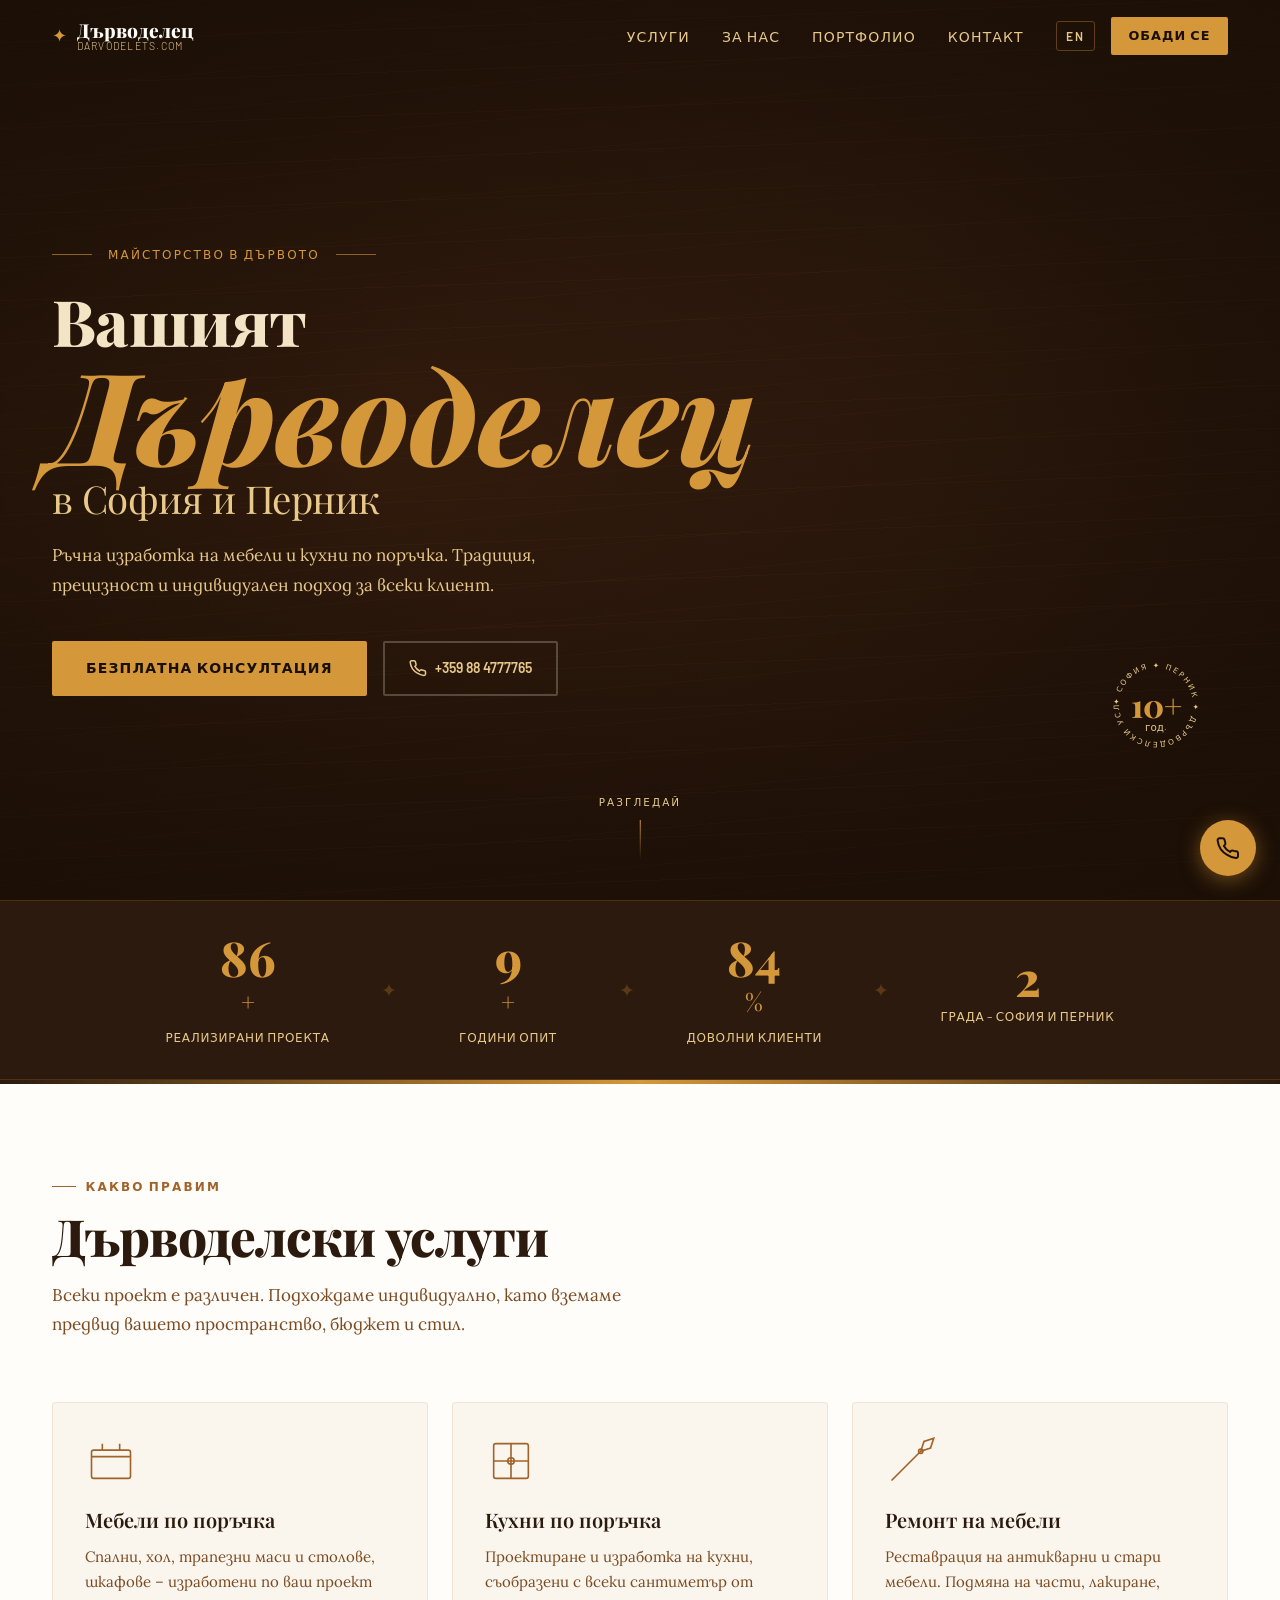
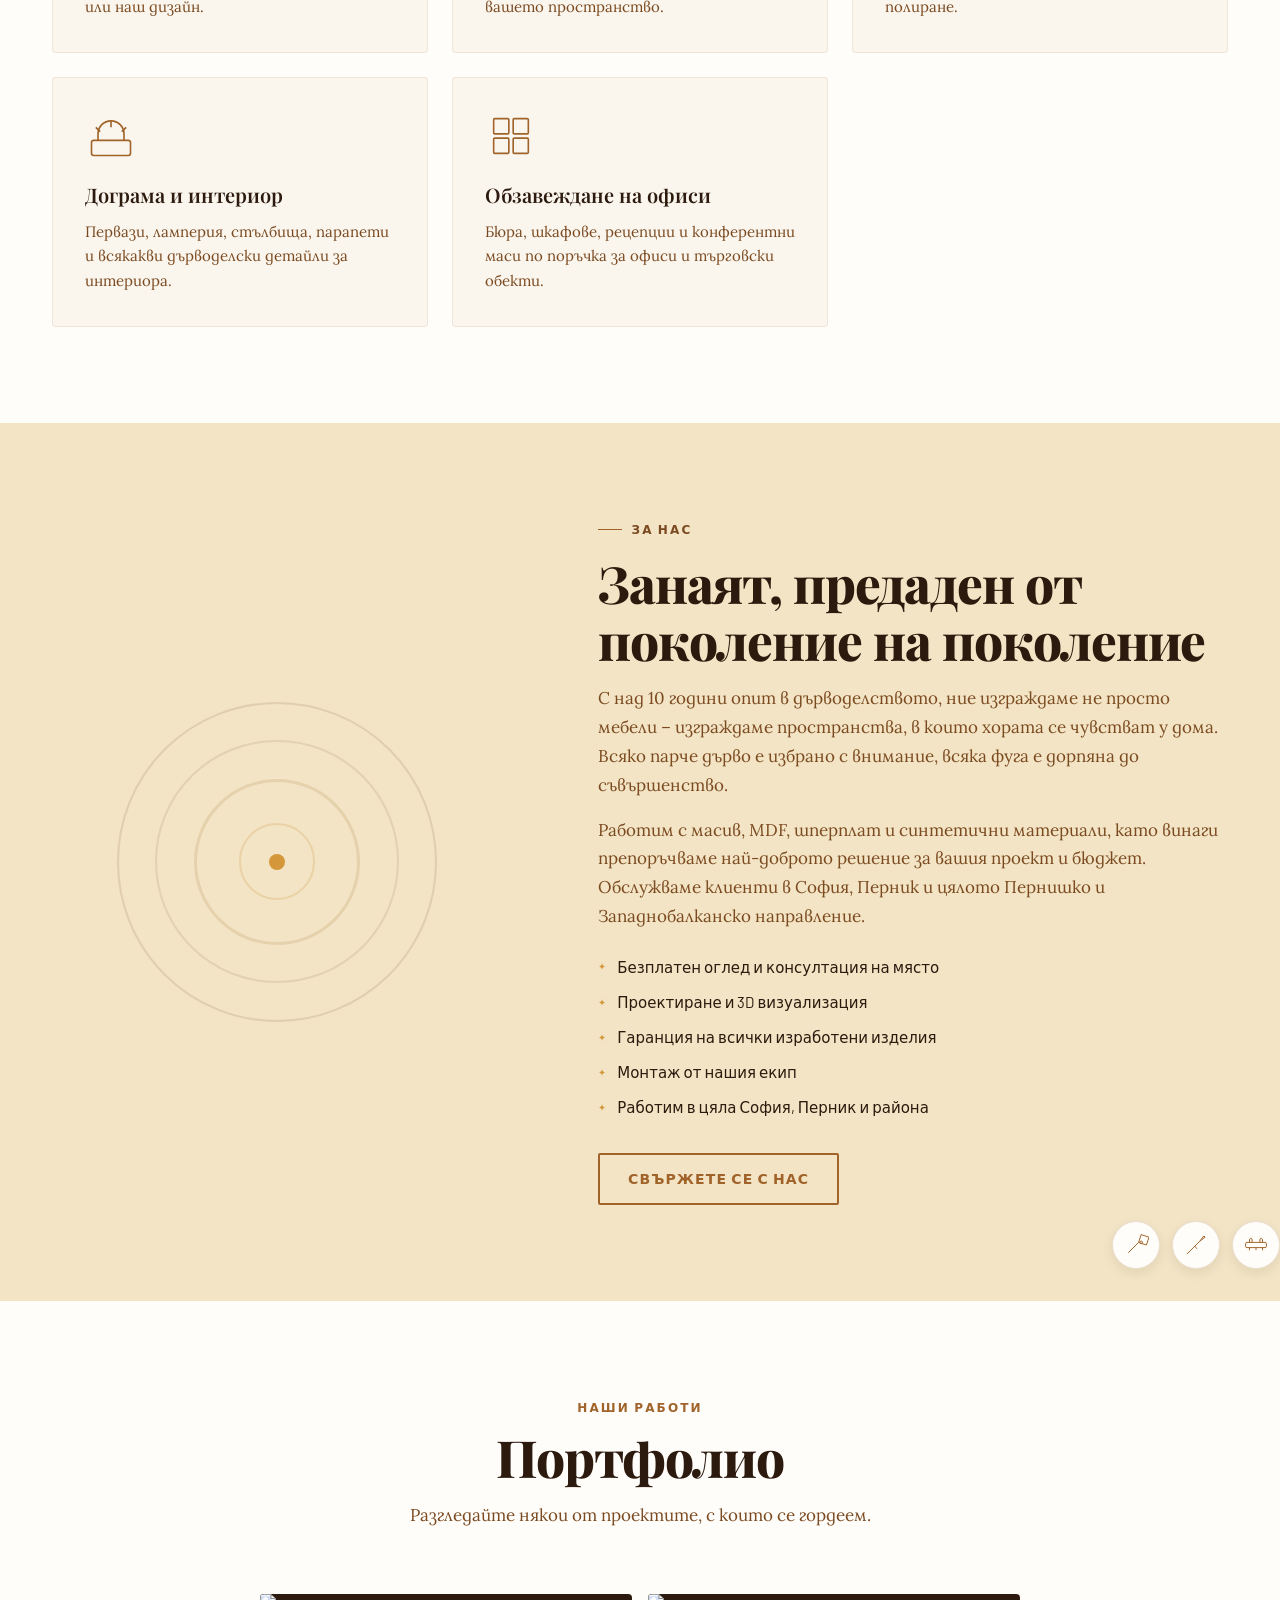
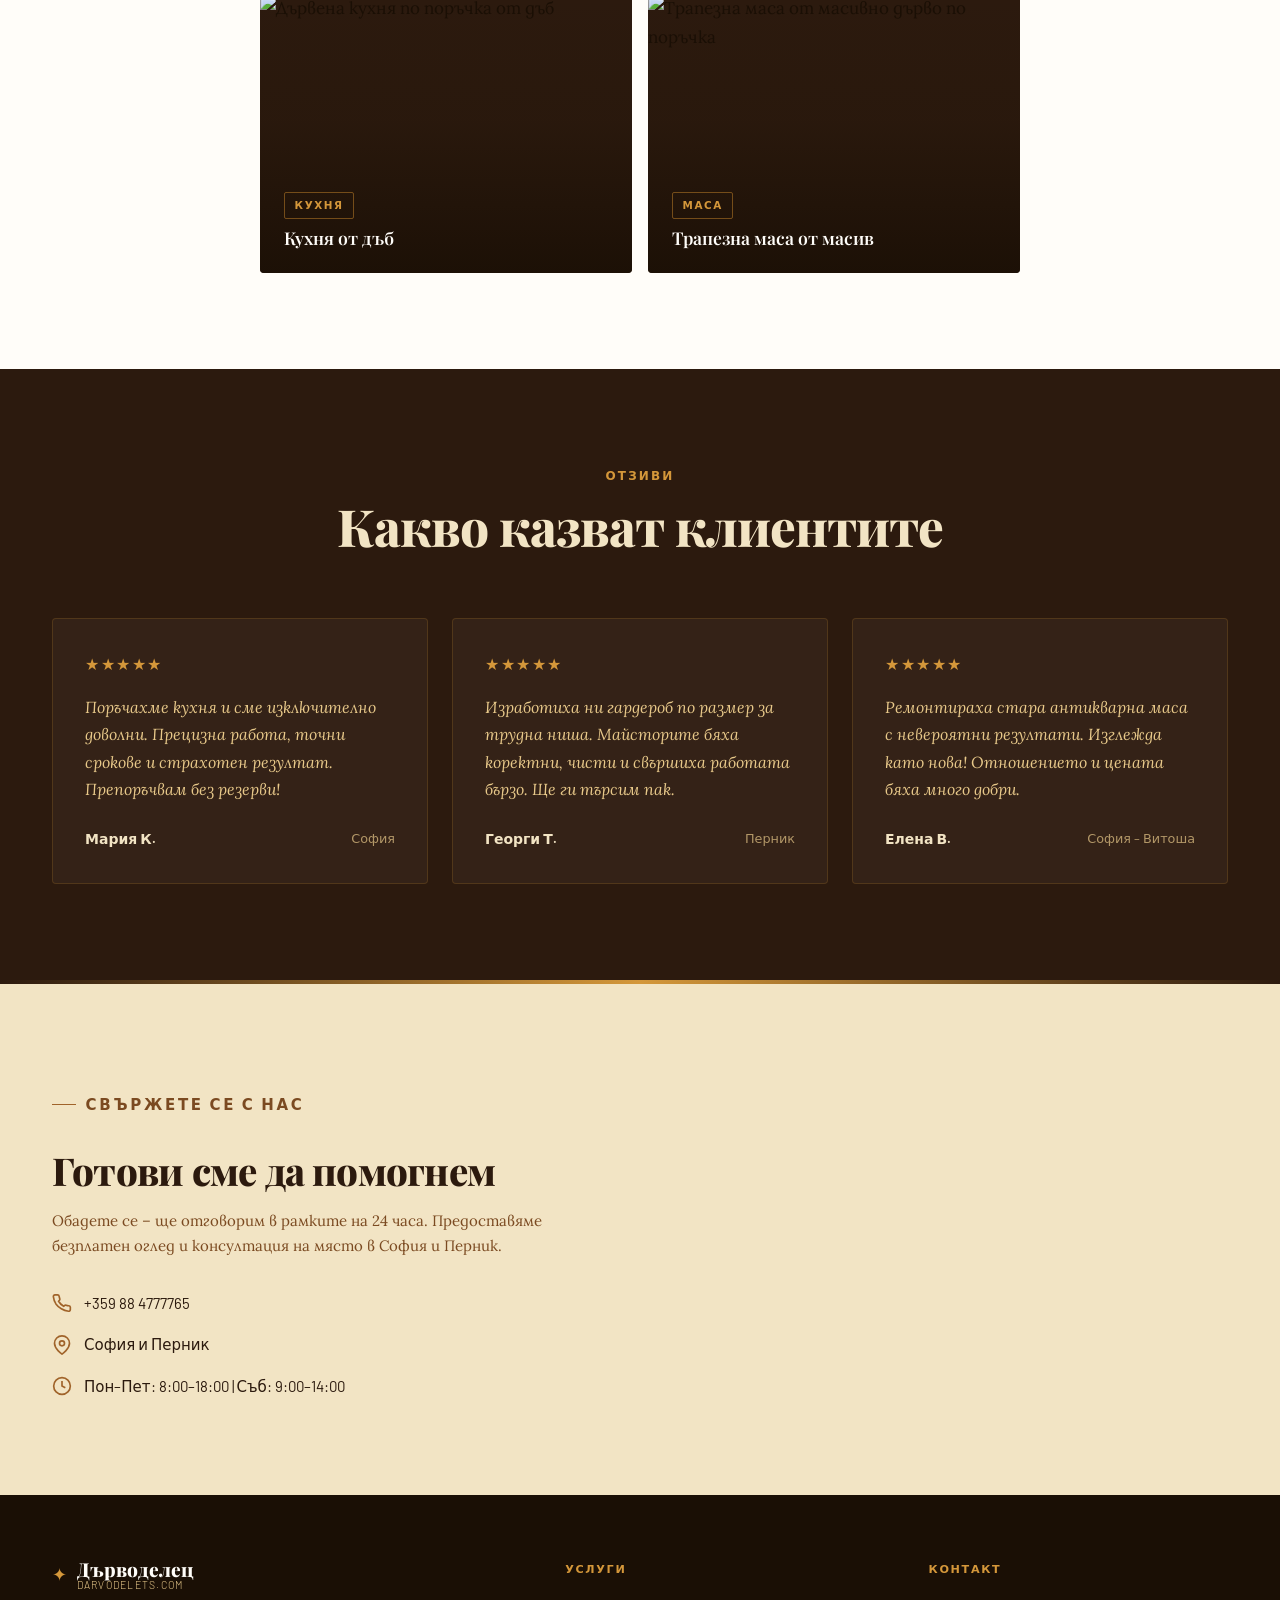
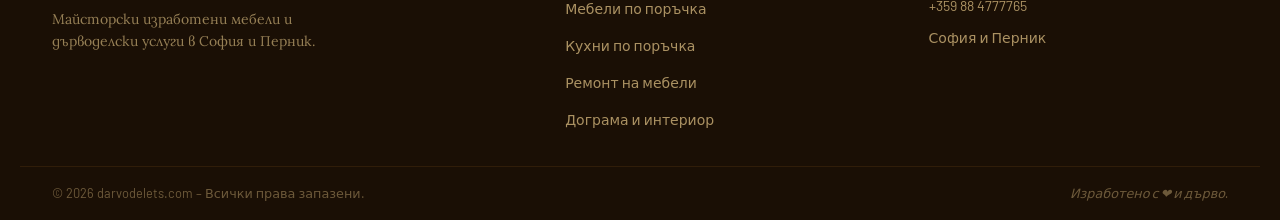
==== commit b83170c6: "Minor fixes." ====
--- a/index.html
+++ b/index.html
@@ -451,7 +451,7 @@
     </div>
     <div class="footer-bottom">
       <p>
-        <span data-bg="© 2024 darvodelets.com – Всички права запазени." data-en="© 2024 darvodelets.com – All rights reserved.">© 2024 darvodelets.com – Всички права запазени.</span>
+        <span data-bg="© 2026 darvodelets.com – Всички права запазени." data-en="© 2026 darvodelets.com – All rights reserved.">© 2026 darvodelets.com – Всички права запазени.</span>
       </p>
       <p class="footer-crafted" data-bg="Изработено с ❤ и дърво." data-en="Made with ❤ and wood.">Изработено с ❤ и дърво.</p>
     </div>
